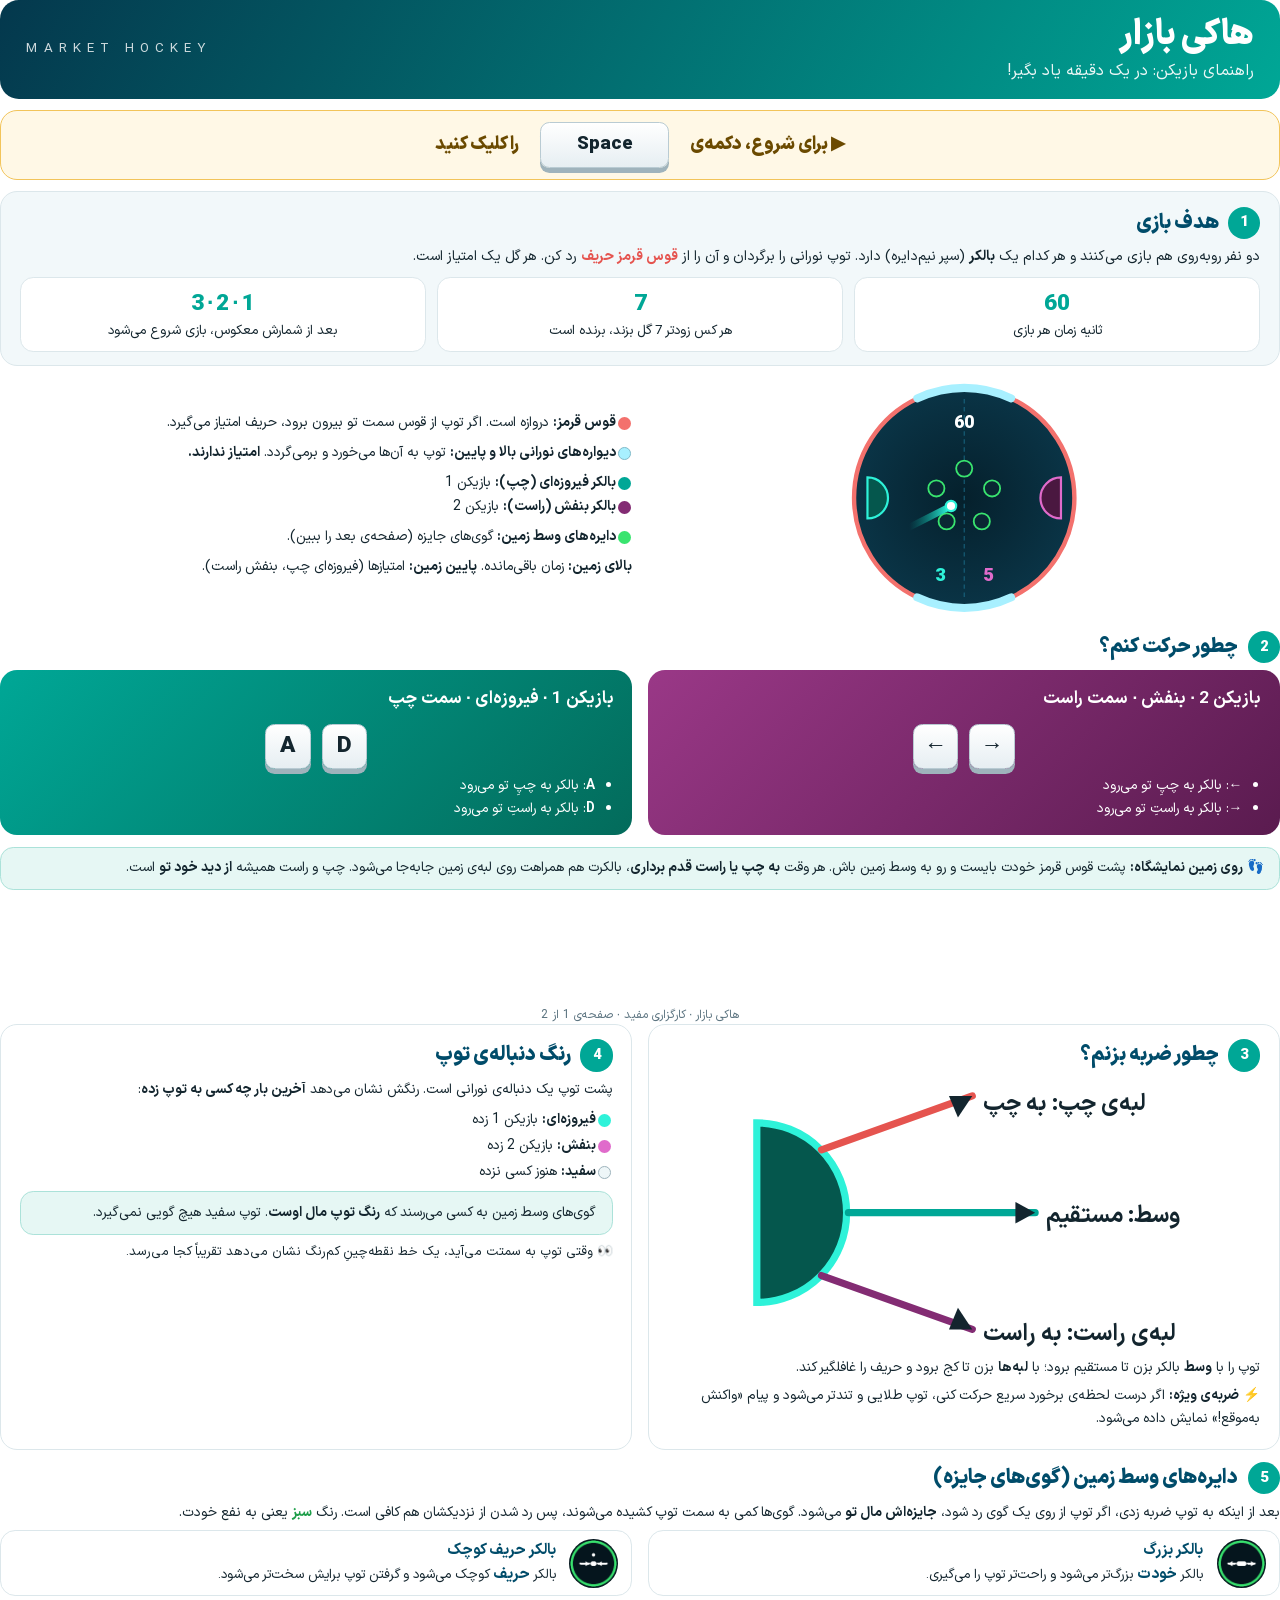
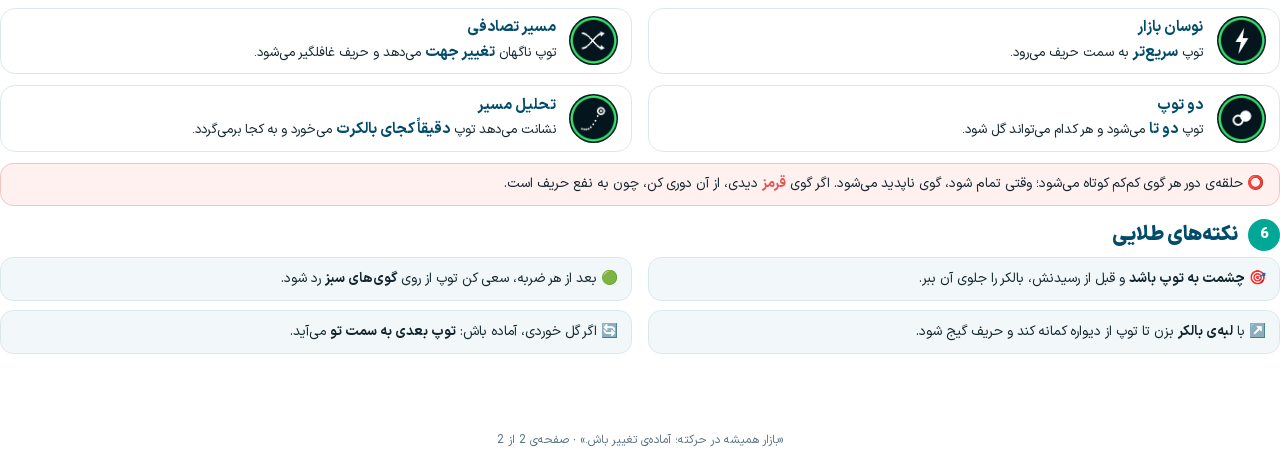
==== hocky/docs/guide/guide_fa.html @ bf45be05 "design" ====
<!doctype html>
<html lang="fa" dir="rtl">
<head>
<meta charset="utf-8">
<title>هاکی بازار — راهنمای بازیکن</title>
<style>
  @font-face { font-family: "IRX"; src: url("../../assets/fonts/IRANSansX-Regular.ttf"); font-weight: 400; }
  @font-face { font-family: "IRX"; src: url("../../assets/fonts/IRANSansX-Bold.ttf"); font-weight: 700; }
  @font-face { font-family: "IRX"; src: url("../../assets/fonts/IRANSansX-Black.ttf"); font-weight: 900; }
  :root { --tq: #00A796; --db: #004C6A; --pu: #832C73; --coral: #E5544F; --good: #1E9E4A; --ink: #13252E;
          --muted: #5C7480; --line: #DCE7EB; --soft: #F2F8FA; }
  @page { size: A4; margin: 12mm 13mm 12mm 13mm; }
  * { box-sizing: border-box; }
  html { -webkit-print-color-adjust: exact; print-color-adjust: exact; }
  body { font-family: "IRX", sans-serif; color: var(--ink); font-size: 10.6pt; line-height: 1.7; margin: 0; }
  .page { height: 271mm; display: flex; flex-direction: column; gap: 3mm; break-after: page; overflow: hidden; }
  .page:last-child { break-after: auto; }
  .hero { border-radius: 5mm; padding: 3.5mm 7mm; color: #fff; display: flex; align-items: center; justify-content: space-between;
          background: linear-gradient(120deg, #04384D, #00A796); }
  .hero h1 { margin: 0; font-size: 26pt; font-weight: 900; line-height: 1.3; }
  .hero .sub { font-size: 12pt; opacity: .92; }
  .hero .en { direction: ltr; font-size: 10pt; letter-spacing: 1.6mm; opacity: .8; }
  h2 { margin: 0 0 1.5mm; font-size: 15pt; font-weight: 900; color: var(--db); display: flex; align-items: center; gap: 2.5mm; }
  h2 .n { width: 8.5mm; height: 8.5mm; border-radius: 50%; background: var(--tq); color: #fff; font-size: 11pt;
          display: inline-flex; align-items: center; justify-content: center; }
  p { margin: 0 0 1.5mm; }
  .box { border: 1px solid var(--line); border-radius: 4.5mm; padding: 3.5mm 5mm; background: #fff; }
  .soft { background: var(--soft); }
  .row { display: grid; grid-template-columns: 1fr 1fr; gap: 4mm; }
  .goal-list { display: grid; grid-template-columns: repeat(3, 1fr); gap: 3mm; margin-top: 2mm; }
  .chip { border-radius: 3.5mm; padding: 2.5mm 3mm; background: #fff; border: 1px solid var(--line); text-align: center; font-size: 10pt; line-height: 1.5; }
  .chip b { display: block; font-size: 17pt; font-weight: 900; color: var(--tq); }
  .player { border-radius: 4.5mm; padding: 4mm 5mm; color: #fff; }
  .player.p1 { background: linear-gradient(135deg, #00A796, #036B5B); }
  .player.p2 { background: linear-gradient(135deg, #9A3887, #5A1B4F); }
  .player h3 { margin: 0; font-size: 13pt; }
  .keys { direction: ltr; text-align: center; margin: 2.5mm 0 1.5mm; }
  kbd { display: inline-flex; align-items: center; justify-content: center; min-width: 12mm; height: 12mm; padding: 0 2mm;
        border-radius: 2.5mm; background: linear-gradient(#fff, #E6EEF2); border: 1px solid #B9CBD3; box-shadow: 0 1.3mm 0 #9FB3BC;
        font-family: "IRX"; font-weight: 900; font-size: 17pt; color: var(--ink); margin: 0 1.5mm; }
  .player ul { margin: 0; padding-right: 5mm; font-size: 10.3pt; line-height: 1.65; }
  .note { border-radius: 3.5mm; padding: 2.5mm 4mm; font-size: 10.3pt; line-height: 1.65; }
  .note.tq { background: #E6F7F4; border: 1px solid #ABE2D9; }
  .note.warn { background: #FFF1F0; border: 1px solid #F5C4C1; }
  .orbs { display: grid; grid-template-columns: 1fr 1fr; gap: 3mm 4mm; }
  .orb { display: flex; gap: 3.5mm; align-items: center; border: 1px solid var(--line); border-radius: 4mm; padding: 2mm 3.5mm; background: #fff; }
  .orb img { width: 13mm; height: 13mm; border-radius: 50%; flex: 0 0 auto; }
  .orb b { font-size: 11.5pt; color: var(--db); }
  .orb div { font-size: 10pt; line-height: 1.6; }
  .tips { display: grid; grid-template-columns: 1fr 1fr; gap: 2.5mm 4mm; font-size: 10.3pt; line-height: 1.65; }
  .tips div { background: var(--soft); border-radius: 3.5mm; padding: 2.5mm 3.5mm; border: 1px solid var(--line); }
  .dot { display: inline-block; width: 3.4mm; height: 3.4mm; border-radius: 50%; vertical-align: middle; margin: 0 0.5mm; }
  .start { display: flex; align-items: center; justify-content: center; gap: 4mm; border-radius: 4.5mm; padding: 3mm 5mm;
           background: #FFF8E6; border: 1.5px solid #F2C45A; font-size: 13.5pt; font-weight: 900; color: #6B4A00; }
  .start kbd.space { min-width: 34mm; font-size: 14pt; }
  .foot { margin-top: auto; text-align: center; color: var(--muted); font-size: 9pt; line-height: 1.4; }
</style>
</head>
<body>

<!-- ============================== PAGE 1 ============================== -->
<div class="page">
  <div class="hero">
    <div>
      <h1>هاکی بازار</h1>
      <div class="sub">راهنمای بازیکن: در یک دقیقه یاد بگیر!</div>
    </div>
    <div class="en">MARKET HOCKEY</div>
  </div>

  <div class="start">▶ برای شروع، دکمه‌ی <kbd class="space">Space</kbd> را کلیک کنید</div>

  <div class="box soft">
    <h2><span class="n">1</span>هدف بازی</h2>
    <p>دو نفر روبه‌روی هم بازی می‌کنند و هر کدام یک <b>بالکر</b> (سپر نیم‌دایره) دارد.
      توپ نورانی را برگردان و آن را از <b style="color:var(--coral)">قوس قرمز حریف</b> رد کن. هر گل یک امتیاز است.</p>
    <div class="goal-list">
      <div class="chip"><b>60</b>ثانیه زمان هر بازی</div>
      <div class="chip"><b>7</b>هر کس زودتر 7 گل بزند، برنده است</div>
      <div class="chip"><b style="direction:ltr">3 · 2 · 1</b>بعد از شمارش معکوس، بازی شروع می‌شود</div>
    </div>
  </div>

  <div class="row" style="align-items:center">
    <svg viewBox="0 0 330 330" style="width:100%; max-height:64mm; height:auto" font-family="IRX">
      <defs>
        <radialGradient id="bg" cx="50%" cy="50%" r="50%"><stop offset="0" stop-color="#05202C"/><stop offset="1" stop-color="#0A3446"/></radialGradient>
        <linearGradient id="trail" x1="0" y1="0" x2="1" y2="0"><stop offset="0" stop-color="#00A796" stop-opacity="0"/><stop offset="1" stop-color="#2EF2D9"/></linearGradient>
      </defs>
      <circle cx="165" cy="165" r="150" fill="url(#bg)"/>
      <line x1="165" y1="30" x2="165" y2="300" stroke="#1F7A99" stroke-width="1.5" stroke-dasharray="6 5" opacity=".7"/>
      <!-- goals: left (P1) and right (P2) -->
      <path d="M 101 29.2 A 150 150 0 0 0 101 300.8" fill="none" stroke="#F3716D" stroke-width="6"/>
      <path d="M 229 300.8 A 150 150 0 0 0 229 29.2" fill="none" stroke="#F3716D" stroke-width="6"/>
      <!-- walls -->
      <path d="M 229 29.2 A 150 150 0 0 0 101 29.2" fill="none" stroke="#A8F0FF" stroke-width="11" stroke-linecap="round"/>
      <path d="M 101 300.8 A 150 150 0 0 0 229 300.8" fill="none" stroke="#A8F0FF" stroke-width="11" stroke-linecap="round"/>
      <!-- paddles -->
      <path d="M 33 137 A 28 28 0 0 1 33 193 Z" fill="#05574D" stroke="#2EF2D9" stroke-width="3"/>
      <path d="M 297 193 A 28 28 0 0 1 297 137 Z" fill="#4A1840" stroke="#E06BCB" stroke-width="3"/>
      <!-- orbs -->
      <g fill="#0A2733" stroke="#39E46F" stroke-width="2.5">
        <circle cx="165" cy="125" r="11"/><circle cx="203" cy="152" r="11"/><circle cx="189" cy="197" r="11"/>
        <circle cx="141" cy="197" r="11"/><circle cx="127" cy="152" r="11"/>
      </g>
      <path d="M 90 205 L 143 178" stroke="url(#trail)" stroke-width="9" stroke-linecap="round"/>
      <circle cx="147" cy="176" r="7" fill="#fff" stroke="#2EF2D9" stroke-width="3"/>
      <text x="165" y="70" text-anchor="middle" font-size="24" font-weight="900" fill="#fff">60</text>
      <text x="132" y="278" text-anchor="middle" font-size="26" font-weight="900" fill="#2EF2D9">3</text>
      <text x="198" y="278" text-anchor="middle" font-size="26" font-weight="900" fill="#E06BCB">5</text>
    </svg>
    <div style="font-size:10.4pt; line-height:1.75">
      <p><span class="dot" style="background:#F3716D"></span><b>قوس قرمز:</b> دروازه است. اگر توپ از قوس سمت تو بیرون برود، حریف امتیاز می‌گیرد.</p>
      <p><span class="dot" style="background:#A8F0FF; border:1px solid #7FB9C8"></span><b>دیواره‌های نورانی بالا و پایین:</b> توپ به آن‌ها می‌خورد و برمی‌گردد. <b>امتیاز ندارند.</b></p>
      <p><span class="dot" style="background:#00A796"></span><b>بالکر فیروزه‌ای (چپ):</b> بازیکن 1<br>
         <span class="dot" style="background:#832C73"></span><b>بالکر بنفش (راست):</b> بازیکن 2</p>
      <p><span class="dot" style="background:#39E46F"></span><b>دایره‌های وسط زمین:</b> گوی‌های جایزه (صفحه‌ی بعد را ببین).</p>
      <p><b>بالای زمین:</b> زمان باقی‌مانده. <b>پایین زمین:</b> امتیازها (فیروزه‌ای چپ، بنفش راست).</p>
    </div>
  </div>

  <div>
    <h2><span class="n">2</span>چطور حرکت کنم؟</h2>
    <div class="row">
      <div class="player p2">
        <h3>بازیکن 2 · بنفش · سمت راست</h3>
        <div class="keys"><kbd>←</kbd><kbd>→</kbd></div>
        <ul><li><b>←</b>: بالکر به چپِ تو می‌رود</li><li><b>→</b>: بالکر به راستِ تو می‌رود</li></ul>
      </div>
      <div class="player p1">
        <h3>بازیکن 1 · فیروزه‌ای · سمت چپ</h3>
        <div class="keys"><kbd>A</kbd><kbd>D</kbd></div>
        <ul><li><b>A</b>: بالکر به چپِ تو می‌رود</li><li><b>D</b>: بالکر به راستِ تو می‌رود</li></ul>
      </div>
    </div>
    <div class="note tq" style="margin-top:3mm">
      👣 <b>روی زمین نمایشگاه:</b> پشت قوس قرمز خودت بایست و رو به وسط زمین باش. هر وقت <b>به چپ یا راست قدم برداری</b>،
      بالکرت هم همراهت روی لبه‌ی زمین جابه‌جا می‌شود. چپ و راست همیشه <b>از دید خود تو</b> است.
    </div>
  </div>

  <div class="foot">هاکی بازار · کارگزاری مفید · صفحه‌ی 1 از 2</div>
</div>

<!-- ============================== PAGE 2 ============================== -->
<div class="page">
  <div class="row" style="align-items:stretch">
    <div class="box">
      <h2><span class="n">3</span>چطور ضربه بزنم؟</h2>
      <svg viewBox="0 0 330 150" style="width:100%; height:auto; direction:ltr" font-family="IRX">
        <path d="M 50 25 A 50 50 0 0 1 50 125 Z" fill="#05574D" stroke="#2EF2D9" stroke-width="4"/>
        <g stroke-width="4" fill="none" stroke-linecap="round">
          <path d="M 86 40 L 170 10" stroke="#E5544F"/><path d="M 101 75 L 205 75" stroke="#00A796"/><path d="M 86 110 L 170 140" stroke="#832C73"/>
        </g>
        <g fill="#13252E"><polygon points="170,10 157,10 162,22"/><polygon points="205,75 194,69 194,81"/><polygon points="170,140 162,128 157,140"/></g>
        <g font-size="13" font-weight="700" fill="#13252E">
          <text x="176" y="18">لبه‌ی چپ: به چپ</text>
          <text x="211" y="80">وسط: مستقیم</text>
          <text x="176" y="146">لبه‌ی راست: به راست</text>
        </g>
      </svg>
      <p style="font-size:10.3pt; line-height:1.65">توپ را با <b>وسط</b> بالکر بزن تا مستقیم برود؛ با <b>لبه‌ها</b> بزن تا کج برود و حریف را غافلگیر کند.</p>
      <p style="font-size:10.3pt; line-height:1.65">⚡ <b>ضربه‌ی ویژه:</b> اگر درست لحظه‌ی برخورد سریع حرکت کنی، توپ طلایی و تندتر می‌شود و پیام «واکنش به‌موقع!» نمایش داده می‌شود.</p>
    </div>
    <div class="box">
      <h2><span class="n">4</span>رنگ دنباله‌ی توپ</h2>
      <p style="font-size:10.3pt; line-height:1.7">پشت توپ یک دنباله‌ی نورانی است. رنگش نشان می‌دهد <b>آخرین بار چه کسی به توپ زده</b>:</p>
      <p style="font-size:10.3pt; line-height:1.9">
        <span class="dot" style="background:#2EF2D9"></span><b>فیروزه‌ای:</b> بازیکن 1 زده<br>
        <span class="dot" style="background:#E06BCB"></span><b>بنفش:</b> بازیکن 2 زده<br>
        <span class="dot" style="background:#EEF6F8; border:1px solid #9DB3BC"></span><b>سفید:</b> هنوز کسی نزده</p>
      <div class="note tq">گوی‌های وسط زمین به کسی می‌رسند که <b>رنگ توپ مال اوست</b>. توپ سفید هیچ گویی نمی‌گیرد.</div>
      <p style="font-size:9.8pt; line-height:1.65; margin-top:2mm">👀 وقتی توپ به سمتت می‌آید، یک خط نقطه‌چینِ کم‌رنگ نشان می‌دهد تقریباً کجا می‌رسد.</p>
    </div>
  </div>

  <div>
    <h2><span class="n">5</span>دایره‌های وسط زمین (گوی‌های جایزه)</h2>
    <p style="font-size:10.4pt">بعد از اینکه به توپ ضربه زدی، اگر توپ از روی یک گوی رد شود، <b>جایزه‌اش مال تو</b> می‌شود.
      گوی‌ها کمی به سمت توپ کشیده می‌شوند، پس رد شدن از نزدیکشان هم کافی است.
      رنگ <b style="color:var(--good)">سبز</b> یعنی به نفع خودت.</p>
    <div class="orbs">
      <div class="orb"><img src="img/icons/expand.png"><div><b>بالکر بزرگ</b><br>بالکر <b>خودت</b> بزرگ‌تر می‌شود و راحت‌تر توپ را می‌گیری.</div></div>
      <div class="orb"><img src="img/icons/shrink.png"><div><b>بالکر حریف کوچک</b><br>بالکر <b>حریف</b> کوچک می‌شود و گرفتن توپ برایش سخت‌تر می‌شود.</div></div>
      <div class="orb"><img src="img/icons/speed_up.png"><div><b>نوسان بازار</b><br>توپ <b>سریع‌تر</b> به سمت حریف می‌رود.</div></div>
      <div class="orb"><img src="img/icons/chaos.png"><div><b>مسیر تصادفی</b><br>توپ ناگهان <b>تغییر جهت</b> می‌دهد و حریف غافلگیر می‌شود.</div></div>
      <div class="orb"><img src="img/icons/double_ball.png"><div><b>دو توپ</b><br>توپ <b>دو تا</b> می‌شود و هر کدام می‌تواند گل شود.</div></div>
      <div class="orb"><img src="img/icons/trajectory_reveal.png"><div><b>تحلیل مسیر</b><br>نشانت می‌دهد توپ <b>دقیقاً کجای بالکرت</b> می‌خورد و به کجا برمی‌گردد.</div></div>
    </div>
    <div class="note warn" style="margin-top:3mm">⭕ حلقه‌ی دور هر گوی کم‌کم کوتاه می‌شود؛ وقتی تمام شود، گوی ناپدید می‌شود. اگر گوی <b style="color:var(--coral)">قرمز</b> دیدی، از آن دوری کن، چون به نفع حریف است.</div>
  </div>

  <div>
    <h2><span class="n">6</span>نکته‌های طلایی</h2>
    <div class="tips">
      <div>🎯 <b>چشمت به توپ باشد</b> و قبل از رسیدنش، بالکر را جلوی آن ببر.</div>
      <div>🟢 بعد از هر ضربه، سعی کن توپ از روی <b>گوی‌های سبز</b> رد شود.</div>
      <div>↗️ با <b>لبه‌ی بالکر</b> بزن تا توپ از دیواره کمانه کند و حریف گیج شود.</div>
      <div>🔄 اگر گل خوردی، آماده باش: <b>توپ بعدی به سمت تو</b> می‌آید.</div>
    </div>
  </div>

  <div class="foot">«بازار همیشه در حرکته؛ آماده‌ی تغییر باش.» · صفحه‌ی 2 از 2</div>
</div>

</body>
</html>
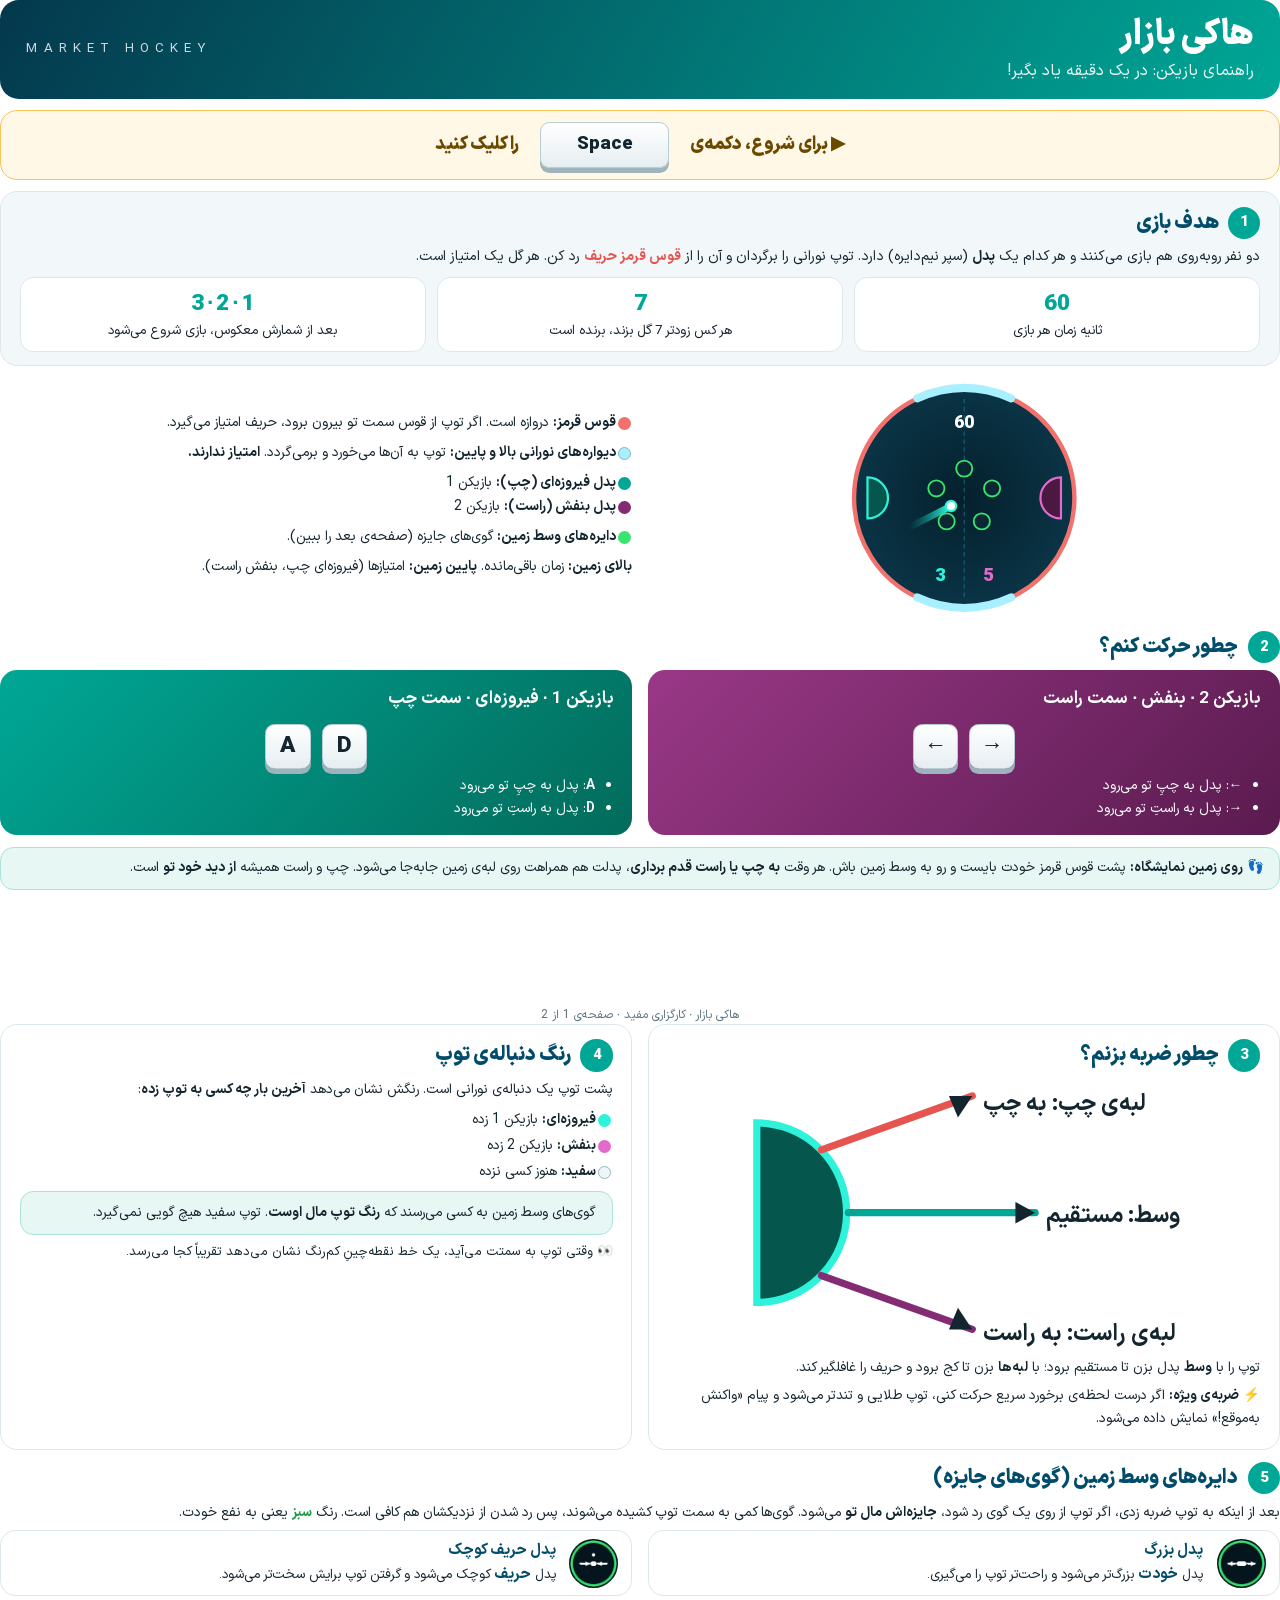
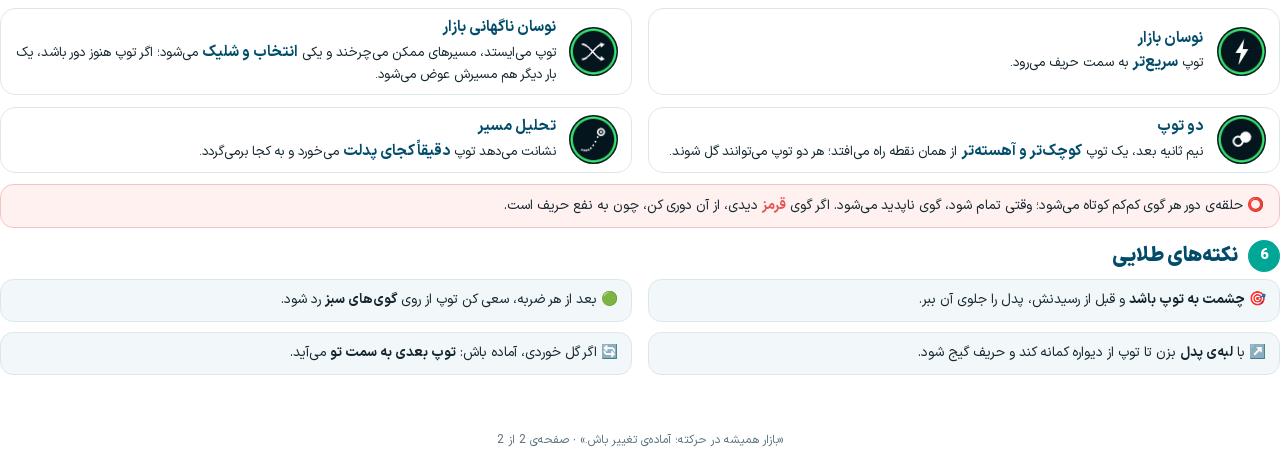
==== commit e5feafde: "Market Hockey v1.0.2: visual and game mechanic updates Game mechanics - Paddles: rounded tips, steep" ====
--- a/hocky/docs/guide/guide_fa.html
+++ b/hocky/docs/guide/guide_fa.html
@@ -72,7 +72,7 @@
 
   <div class="box soft">
     <h2><span class="n">1</span>هدف بازی</h2>
-    <p>دو نفر روبه‌روی هم بازی می‌کنند و هر کدام یک <b>بالکر</b> (سپر نیم‌دایره) دارد.
+    <p>دو نفر روبه‌روی هم بازی می‌کنند و هر کدام یک <b>پدل</b> (سپر نیم‌دایره) دارد.
       توپ نورانی را برگردان و آن را از <b style="color:var(--coral)">قوس قرمز حریف</b> رد کن. هر گل یک امتیاز است.</p>
     <div class="goal-list">
       <div class="chip"><b>60</b>ثانیه زمان هر بازی</div>
@@ -112,8 +112,8 @@
     <div style="font-size:10.4pt; line-height:1.75">
       <p><span class="dot" style="background:#F3716D"></span><b>قوس قرمز:</b> دروازه است. اگر توپ از قوس سمت تو بیرون برود، حریف امتیاز می‌گیرد.</p>
       <p><span class="dot" style="background:#A8F0FF; border:1px solid #7FB9C8"></span><b>دیواره‌های نورانی بالا و پایین:</b> توپ به آن‌ها می‌خورد و برمی‌گردد. <b>امتیاز ندارند.</b></p>
-      <p><span class="dot" style="background:#00A796"></span><b>بالکر فیروزه‌ای (چپ):</b> بازیکن 1<br>
-         <span class="dot" style="background:#832C73"></span><b>بالکر بنفش (راست):</b> بازیکن 2</p>
+      <p><span class="dot" style="background:#00A796"></span><b>پدل فیروزه‌ای (چپ):</b> بازیکن 1<br>
+         <span class="dot" style="background:#832C73"></span><b>پدل بنفش (راست):</b> بازیکن 2</p>
       <p><span class="dot" style="background:#39E46F"></span><b>دایره‌های وسط زمین:</b> گوی‌های جایزه (صفحه‌ی بعد را ببین).</p>
       <p><b>بالای زمین:</b> زمان باقی‌مانده. <b>پایین زمین:</b> امتیازها (فیروزه‌ای چپ، بنفش راست).</p>
     </div>
@@ -125,17 +125,17 @@
       <div class="player p2">
         <h3>بازیکن 2 · بنفش · سمت راست</h3>
         <div class="keys"><kbd>←</kbd><kbd>→</kbd></div>
-        <ul><li><b>←</b>: بالکر به چپِ تو می‌رود</li><li><b>→</b>: بالکر به راستِ تو می‌رود</li></ul>
+        <ul><li><b>←</b>: پدل به چپِ تو می‌رود</li><li><b>→</b>: پدل به راستِ تو می‌رود</li></ul>
       </div>
       <div class="player p1">
         <h3>بازیکن 1 · فیروزه‌ای · سمت چپ</h3>
         <div class="keys"><kbd>A</kbd><kbd>D</kbd></div>
-        <ul><li><b>A</b>: بالکر به چپِ تو می‌رود</li><li><b>D</b>: بالکر به راستِ تو می‌رود</li></ul>
+        <ul><li><b>A</b>: پدل به چپِ تو می‌رود</li><li><b>D</b>: پدل به راستِ تو می‌رود</li></ul>
       </div>
     </div>
     <div class="note tq" style="margin-top:3mm">
       👣 <b>روی زمین نمایشگاه:</b> پشت قوس قرمز خودت بایست و رو به وسط زمین باش. هر وقت <b>به چپ یا راست قدم برداری</b>،
-      بالکرت هم همراهت روی لبه‌ی زمین جابه‌جا می‌شود. چپ و راست همیشه <b>از دید خود تو</b> است.
+      پدلت هم همراهت روی لبه‌ی زمین جابه‌جا می‌شود. چپ و راست همیشه <b>از دید خود تو</b> است.
     </div>
   </div>
 
@@ -159,7 +159,7 @@
           <text x="176" y="146">لبه‌ی راست: به راست</text>
         </g>
       </svg>
-      <p style="font-size:10.3pt; line-height:1.65">توپ را با <b>وسط</b> بالکر بزن تا مستقیم برود؛ با <b>لبه‌ها</b> بزن تا کج برود و حریف را غافلگیر کند.</p>
+      <p style="font-size:10.3pt; line-height:1.65">توپ را با <b>وسط</b> پدل بزن تا مستقیم برود؛ با <b>لبه‌ها</b> بزن تا کج برود و حریف را غافلگیر کند.</p>
       <p style="font-size:10.3pt; line-height:1.65">⚡ <b>ضربه‌ی ویژه:</b> اگر درست لحظه‌ی برخورد سریع حرکت کنی، توپ طلایی و تندتر می‌شود و پیام «واکنش به‌موقع!» نمایش داده می‌شود.</p>
     </div>
     <div class="box">
@@ -180,12 +180,12 @@
       گوی‌ها کمی به سمت توپ کشیده می‌شوند، پس رد شدن از نزدیکشان هم کافی است.
       رنگ <b style="color:var(--good)">سبز</b> یعنی به نفع خودت.</p>
     <div class="orbs">
-      <div class="orb"><img src="img/icons/expand.png"><div><b>بالکر بزرگ</b><br>بالکر <b>خودت</b> بزرگ‌تر می‌شود و راحت‌تر توپ را می‌گیری.</div></div>
-      <div class="orb"><img src="img/icons/shrink.png"><div><b>بالکر حریف کوچک</b><br>بالکر <b>حریف</b> کوچک می‌شود و گرفتن توپ برایش سخت‌تر می‌شود.</div></div>
+      <div class="orb"><img src="img/icons/expand.png"><div><b>پدل بزرگ</b><br>پدل <b>خودت</b> بزرگ‌تر می‌شود و راحت‌تر توپ را می‌گیری.</div></div>
+      <div class="orb"><img src="img/icons/shrink.png"><div><b>پدل حریف کوچک</b><br>پدل <b>حریف</b> کوچک می‌شود و گرفتن توپ برایش سخت‌تر می‌شود.</div></div>
       <div class="orb"><img src="img/icons/speed_up.png"><div><b>نوسان بازار</b><br>توپ <b>سریع‌تر</b> به سمت حریف می‌رود.</div></div>
-      <div class="orb"><img src="img/icons/chaos.png"><div><b>مسیر تصادفی</b><br>توپ ناگهان <b>تغییر جهت</b> می‌دهد و حریف غافلگیر می‌شود.</div></div>
-      <div class="orb"><img src="img/icons/double_ball.png"><div><b>دو توپ</b><br>توپ <b>دو تا</b> می‌شود و هر کدام می‌تواند گل شود.</div></div>
-      <div class="orb"><img src="img/icons/trajectory_reveal.png"><div><b>تحلیل مسیر</b><br>نشانت می‌دهد توپ <b>دقیقاً کجای بالکرت</b> می‌خورد و به کجا برمی‌گردد.</div></div>
+      <div class="orb"><img src="img/icons/chaos.png"><div><b>نوسان ناگهانی بازار</b><br>توپ می‌ایستد، مسیرهای ممکن می‌چرخند و یکی <b>انتخاب و شلیک</b> می‌شود؛ اگر توپ هنوز دور باشد، یک بار دیگر هم مسیرش عوض می‌شود.</div></div>
+      <div class="orb"><img src="img/icons/double_ball.png"><div><b>دو توپ</b><br>نیم ثانیه بعد، یک توپ <b>کوچک‌تر و آهسته‌تر</b> از همان نقطه راه می‌افتد؛ هر دو توپ می‌توانند گل شوند.</div></div>
+      <div class="orb"><img src="img/icons/trajectory_reveal.png"><div><b>تحلیل مسیر</b><br>نشانت می‌دهد توپ <b>دقیقاً کجای پدلت</b> می‌خورد و به کجا برمی‌گردد.</div></div>
     </div>
     <div class="note warn" style="margin-top:3mm">⭕ حلقه‌ی دور هر گوی کم‌کم کوتاه می‌شود؛ وقتی تمام شود، گوی ناپدید می‌شود. اگر گوی <b style="color:var(--coral)">قرمز</b> دیدی، از آن دوری کن، چون به نفع حریف است.</div>
   </div>
@@ -193,9 +193,9 @@
   <div>
     <h2><span class="n">6</span>نکته‌های طلایی</h2>
     <div class="tips">
-      <div>🎯 <b>چشمت به توپ باشد</b> و قبل از رسیدنش، بالکر را جلوی آن ببر.</div>
+      <div>🎯 <b>چشمت به توپ باشد</b> و قبل از رسیدنش، پدل را جلوی آن ببر.</div>
       <div>🟢 بعد از هر ضربه، سعی کن توپ از روی <b>گوی‌های سبز</b> رد شود.</div>
-      <div>↗️ با <b>لبه‌ی بالکر</b> بزن تا توپ از دیواره کمانه کند و حریف گیج شود.</div>
+      <div>↗️ با <b>لبه‌ی پدل</b> بزن تا توپ از دیواره کمانه کند و حریف گیج شود.</div>
       <div>🔄 اگر گل خوردی، آماده باش: <b>توپ بعدی به سمت تو</b> می‌آید.</div>
     </div>
   </div>
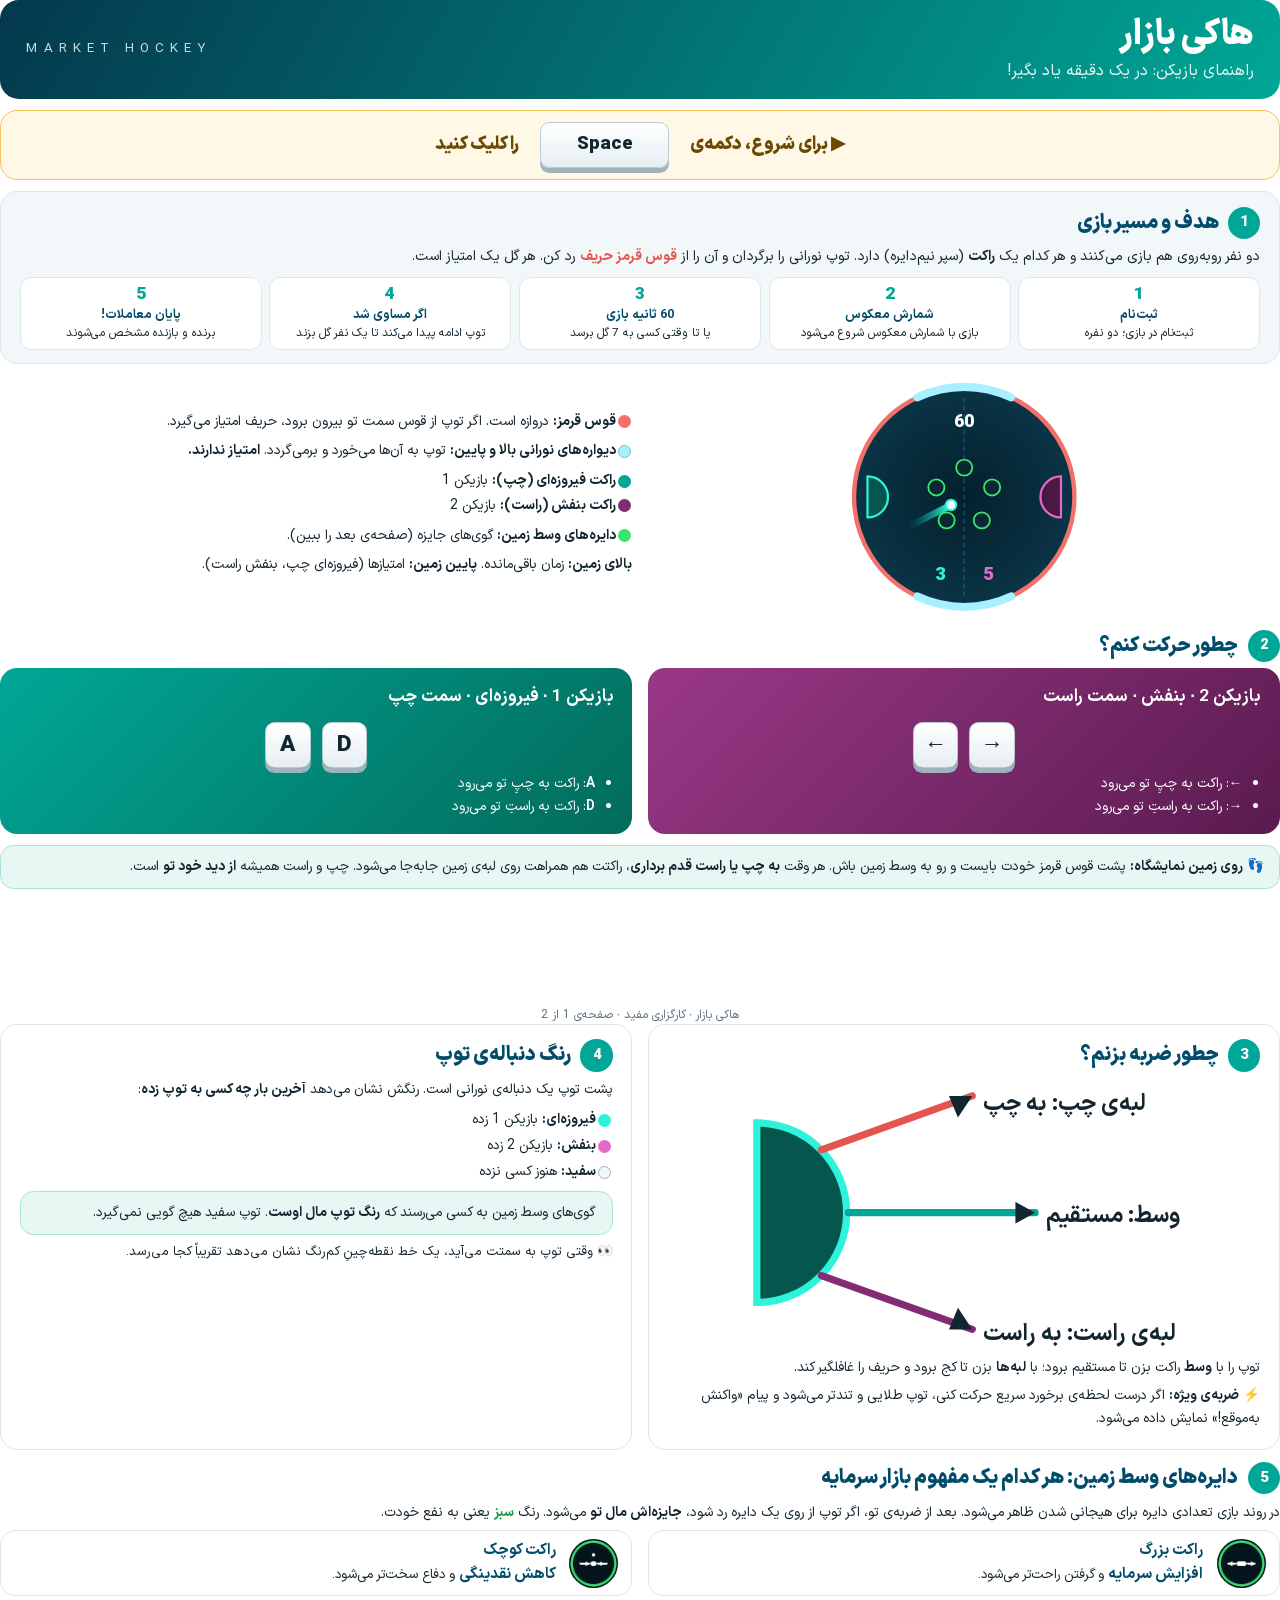
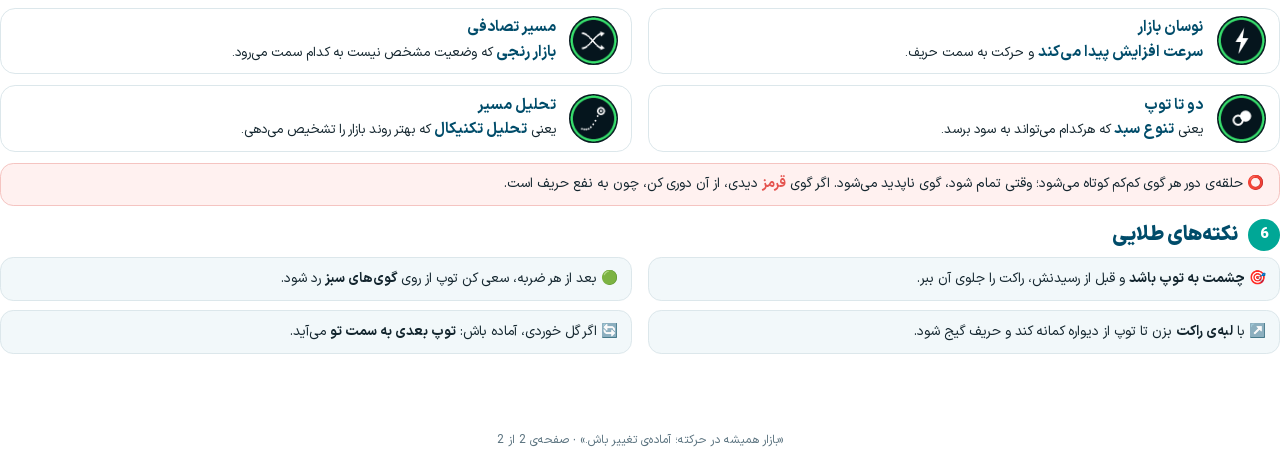
==== commit 8c47275c: "Release 1.0.4: brand motion, kinetic typography and the Mofid logo Add moving brand objects from the" ====
--- a/hocky/docs/guide/guide_fa.html
+++ b/hocky/docs/guide/guide_fa.html
@@ -53,6 +53,10 @@
   .start { display: flex; align-items: center; justify-content: center; gap: 4mm; border-radius: 4.5mm; padding: 3mm 5mm;
            background: #FFF8E6; border: 1.5px solid #F2C45A; font-size: 13.5pt; font-weight: 900; color: #6B4A00; }
   .start kbd.space { min-width: 34mm; font-size: 14pt; }
+  .journey { display: grid; grid-template-columns: repeat(5, 1fr); gap: 2mm; margin-top: 2mm; }
+  .journey div { background: #fff; border: 1px solid var(--line); border-radius: 3mm; padding: 1.8mm 2mm; text-align: center; font-size: 8.8pt; line-height: 1.5; }
+  .journey i { display: block; font-style: normal; font-weight: 900; color: var(--tq); font-size: 13pt; line-height: 1.2; }
+  .journey b { display: block; color: var(--db); font-size: 9.6pt; }
   .foot { margin-top: auto; text-align: center; color: var(--muted); font-size: 9pt; line-height: 1.4; }
 </style>
 </head>
@@ -71,13 +75,15 @@
   <div class="start">▶ برای شروع، دکمه‌ی <kbd class="space">Space</kbd> را کلیک کنید</div>
 
   <div class="box soft">
-    <h2><span class="n">1</span>هدف بازی</h2>
-    <p>دو نفر روبه‌روی هم بازی می‌کنند و هر کدام یک <b>پدل</b> (سپر نیم‌دایره) دارد.
+    <h2><span class="n">1</span>هدف و مسیر بازی</h2>
+    <p>دو نفر روبه‌روی هم بازی می‌کنند و هر کدام یک <b>راکت</b> (سپر نیم‌دایره) دارد.
       توپ نورانی را برگردان و آن را از <b style="color:var(--coral)">قوس قرمز حریف</b> رد کن. هر گل یک امتیاز است.</p>
-    <div class="goal-list">
-      <div class="chip"><b>60</b>ثانیه زمان هر بازی</div>
-      <div class="chip"><b>7</b>هر کس زودتر 7 گل بزند، برنده است</div>
-      <div class="chip"><b style="direction:ltr">3 · 2 · 1</b>بعد از شمارش معکوس، بازی شروع می‌شود</div>
+    <div class="journey">
+      <div><i>1</i><b>ثبت‌نام</b>ثبت‌نام در بازی؛ دو نفره</div>
+      <div><i>2</i><b>شمارش معکوس</b>بازی با شمارش معکوس شروع می‌شود</div>
+      <div><i>3</i><b>60 ثانیه بازی</b>یا تا وقتی کسی به 7 گل برسد</div>
+      <div><i>4</i><b>اگر مساوی شد</b>توپ ادامه پیدا می‌کند تا یک نفر گل بزند</div>
+      <div><i>5</i><b>پایان معاملات!</b>برنده و بازنده مشخص می‌شوند</div>
     </div>
   </div>
 
@@ -112,8 +118,8 @@
     <div style="font-size:10.4pt; line-height:1.75">
       <p><span class="dot" style="background:#F3716D"></span><b>قوس قرمز:</b> دروازه است. اگر توپ از قوس سمت تو بیرون برود، حریف امتیاز می‌گیرد.</p>
       <p><span class="dot" style="background:#A8F0FF; border:1px solid #7FB9C8"></span><b>دیواره‌های نورانی بالا و پایین:</b> توپ به آن‌ها می‌خورد و برمی‌گردد. <b>امتیاز ندارند.</b></p>
-      <p><span class="dot" style="background:#00A796"></span><b>پدل فیروزه‌ای (چپ):</b> بازیکن 1<br>
-         <span class="dot" style="background:#832C73"></span><b>پدل بنفش (راست):</b> بازیکن 2</p>
+      <p><span class="dot" style="background:#00A796"></span><b>راکت فیروزه‌ای (چپ):</b> بازیکن 1<br>
+         <span class="dot" style="background:#832C73"></span><b>راکت بنفش (راست):</b> بازیکن 2</p>
       <p><span class="dot" style="background:#39E46F"></span><b>دایره‌های وسط زمین:</b> گوی‌های جایزه (صفحه‌ی بعد را ببین).</p>
       <p><b>بالای زمین:</b> زمان باقی‌مانده. <b>پایین زمین:</b> امتیازها (فیروزه‌ای چپ، بنفش راست).</p>
     </div>
@@ -125,17 +131,17 @@
       <div class="player p2">
         <h3>بازیکن 2 · بنفش · سمت راست</h3>
         <div class="keys"><kbd>←</kbd><kbd>→</kbd></div>
-        <ul><li><b>←</b>: پدل به چپِ تو می‌رود</li><li><b>→</b>: پدل به راستِ تو می‌رود</li></ul>
+        <ul><li><b>←</b>: راکت به چپِ تو می‌رود</li><li><b>→</b>: راکت به راستِ تو می‌رود</li></ul>
       </div>
       <div class="player p1">
         <h3>بازیکن 1 · فیروزه‌ای · سمت چپ</h3>
         <div class="keys"><kbd>A</kbd><kbd>D</kbd></div>
-        <ul><li><b>A</b>: پدل به چپِ تو می‌رود</li><li><b>D</b>: پدل به راستِ تو می‌رود</li></ul>
+        <ul><li><b>A</b>: راکت به چپِ تو می‌رود</li><li><b>D</b>: راکت به راستِ تو می‌رود</li></ul>
       </div>
     </div>
     <div class="note tq" style="margin-top:3mm">
       👣 <b>روی زمین نمایشگاه:</b> پشت قوس قرمز خودت بایست و رو به وسط زمین باش. هر وقت <b>به چپ یا راست قدم برداری</b>،
-      پدلت هم همراهت روی لبه‌ی زمین جابه‌جا می‌شود. چپ و راست همیشه <b>از دید خود تو</b> است.
+      راکتت هم همراهت روی لبه‌ی زمین جابه‌جا می‌شود. چپ و راست همیشه <b>از دید خود تو</b> است.
     </div>
   </div>
 
@@ -159,7 +165,7 @@
           <text x="176" y="146">لبه‌ی راست: به راست</text>
         </g>
       </svg>
-      <p style="font-size:10.3pt; line-height:1.65">توپ را با <b>وسط</b> پدل بزن تا مستقیم برود؛ با <b>لبه‌ها</b> بزن تا کج برود و حریف را غافلگیر کند.</p>
+      <p style="font-size:10.3pt; line-height:1.65">توپ را با <b>وسط</b> راکت بزن تا مستقیم برود؛ با <b>لبه‌ها</b> بزن تا کج برود و حریف را غافلگیر کند.</p>
       <p style="font-size:10.3pt; line-height:1.65">⚡ <b>ضربه‌ی ویژه:</b> اگر درست لحظه‌ی برخورد سریع حرکت کنی، توپ طلایی و تندتر می‌شود و پیام «واکنش به‌موقع!» نمایش داده می‌شود.</p>
     </div>
     <div class="box">
@@ -175,17 +181,16 @@
   </div>
 
   <div>
-    <h2><span class="n">5</span>دایره‌های وسط زمین (گوی‌های جایزه)</h2>
-    <p style="font-size:10.4pt">بعد از اینکه به توپ ضربه زدی، اگر توپ از روی یک گوی رد شود، <b>جایزه‌اش مال تو</b> می‌شود.
-      گوی‌ها کمی به سمت توپ کشیده می‌شوند، پس رد شدن از نزدیکشان هم کافی است.
-      رنگ <b style="color:var(--good)">سبز</b> یعنی به نفع خودت.</p>
+    <h2><span class="n">5</span>دایره‌های وسط زمین: هر کدام یک مفهوم بازار سرمایه</h2>
+    <p style="font-size:10.4pt">در روند بازی تعدادی دایره برای هیجانی شدن ظاهر می‌شود. بعد از ضربه‌ی تو، اگر توپ از روی یک دایره رد شود،
+      <b>جایزه‌اش مال تو</b> می‌شود. رنگ <b style="color:var(--good)">سبز</b> یعنی به نفع خودت.</p>
     <div class="orbs">
-      <div class="orb"><img src="img/icons/expand.png"><div><b>پدل بزرگ</b><br>پدل <b>خودت</b> بزرگ‌تر می‌شود و راحت‌تر توپ را می‌گیری.</div></div>
-      <div class="orb"><img src="img/icons/shrink.png"><div><b>پدل حریف کوچک</b><br>پدل <b>حریف</b> کوچک می‌شود و گرفتن توپ برایش سخت‌تر می‌شود.</div></div>
-      <div class="orb"><img src="img/icons/speed_up.png"><div><b>نوسان بازار</b><br>توپ <b>سریع‌تر</b> به سمت حریف می‌رود.</div></div>
-      <div class="orb"><img src="img/icons/chaos.png"><div><b>نوسان ناگهانی بازار</b><br>توپ می‌ایستد، مسیرهای ممکن می‌چرخند و یکی <b>انتخاب و شلیک</b> می‌شود؛ اگر توپ هنوز دور باشد، یک بار دیگر هم مسیرش عوض می‌شود.</div></div>
-      <div class="orb"><img src="img/icons/double_ball.png"><div><b>دو توپ</b><br>نیم ثانیه بعد، یک توپ <b>کوچک‌تر و آهسته‌تر</b> از همان نقطه راه می‌افتد؛ هر دو توپ می‌توانند گل شوند.</div></div>
-      <div class="orb"><img src="img/icons/trajectory_reveal.png"><div><b>تحلیل مسیر</b><br>نشانت می‌دهد توپ <b>دقیقاً کجای پدلت</b> می‌خورد و به کجا برمی‌گردد.</div></div>
+      <div class="orb"><img src="img/icons/expand.png"><div><b>راکت بزرگ</b><br><b>افزایش سرمایه</b> و گرفتن راحت‌تر می‌شود.</div></div>
+      <div class="orb"><img src="img/icons/shrink.png"><div><b>راکت کوچک</b><br><b>کاهش نقدینگی</b> و دفاع سخت‌تر می‌شود.</div></div>
+      <div class="orb"><img src="img/icons/speed_up.png"><div><b>نوسان بازار</b><br><b>سرعت افزایش پیدا می‌کند</b> و حرکت به سمت حریف.</div></div>
+      <div class="orb"><img src="img/icons/chaos.png"><div><b>مسیر تصادفی</b><br><b>بازار رنجی</b> که وضعیت مشخص نیست به کدام سمت می‌رود.</div></div>
+      <div class="orb"><img src="img/icons/double_ball.png"><div><b>دو تا توپ</b><br>یعنی <b>تنوع سبد</b> که هرکدام می‌تواند به سود برسد.</div></div>
+      <div class="orb"><img src="img/icons/trajectory_reveal.png"><div><b>تحلیل مسیر</b><br>یعنی <b>تحلیل تکنیکال</b> که بهتر روند بازار را تشخیص می‌دهی.</div></div>
     </div>
     <div class="note warn" style="margin-top:3mm">⭕ حلقه‌ی دور هر گوی کم‌کم کوتاه می‌شود؛ وقتی تمام شود، گوی ناپدید می‌شود. اگر گوی <b style="color:var(--coral)">قرمز</b> دیدی، از آن دوری کن، چون به نفع حریف است.</div>
   </div>
@@ -193,9 +198,9 @@
   <div>
     <h2><span class="n">6</span>نکته‌های طلایی</h2>
     <div class="tips">
-      <div>🎯 <b>چشمت به توپ باشد</b> و قبل از رسیدنش، پدل را جلوی آن ببر.</div>
+      <div>🎯 <b>چشمت به توپ باشد</b> و قبل از رسیدنش، راکت را جلوی آن ببر.</div>
       <div>🟢 بعد از هر ضربه، سعی کن توپ از روی <b>گوی‌های سبز</b> رد شود.</div>
-      <div>↗️ با <b>لبه‌ی پدل</b> بزن تا توپ از دیواره کمانه کند و حریف گیج شود.</div>
+      <div>↗️ با <b>لبه‌ی راکت</b> بزن تا توپ از دیواره کمانه کند و حریف گیج شود.</div>
       <div>🔄 اگر گل خوردی، آماده باش: <b>توپ بعدی به سمت تو</b> می‌آید.</div>
     </div>
   </div>
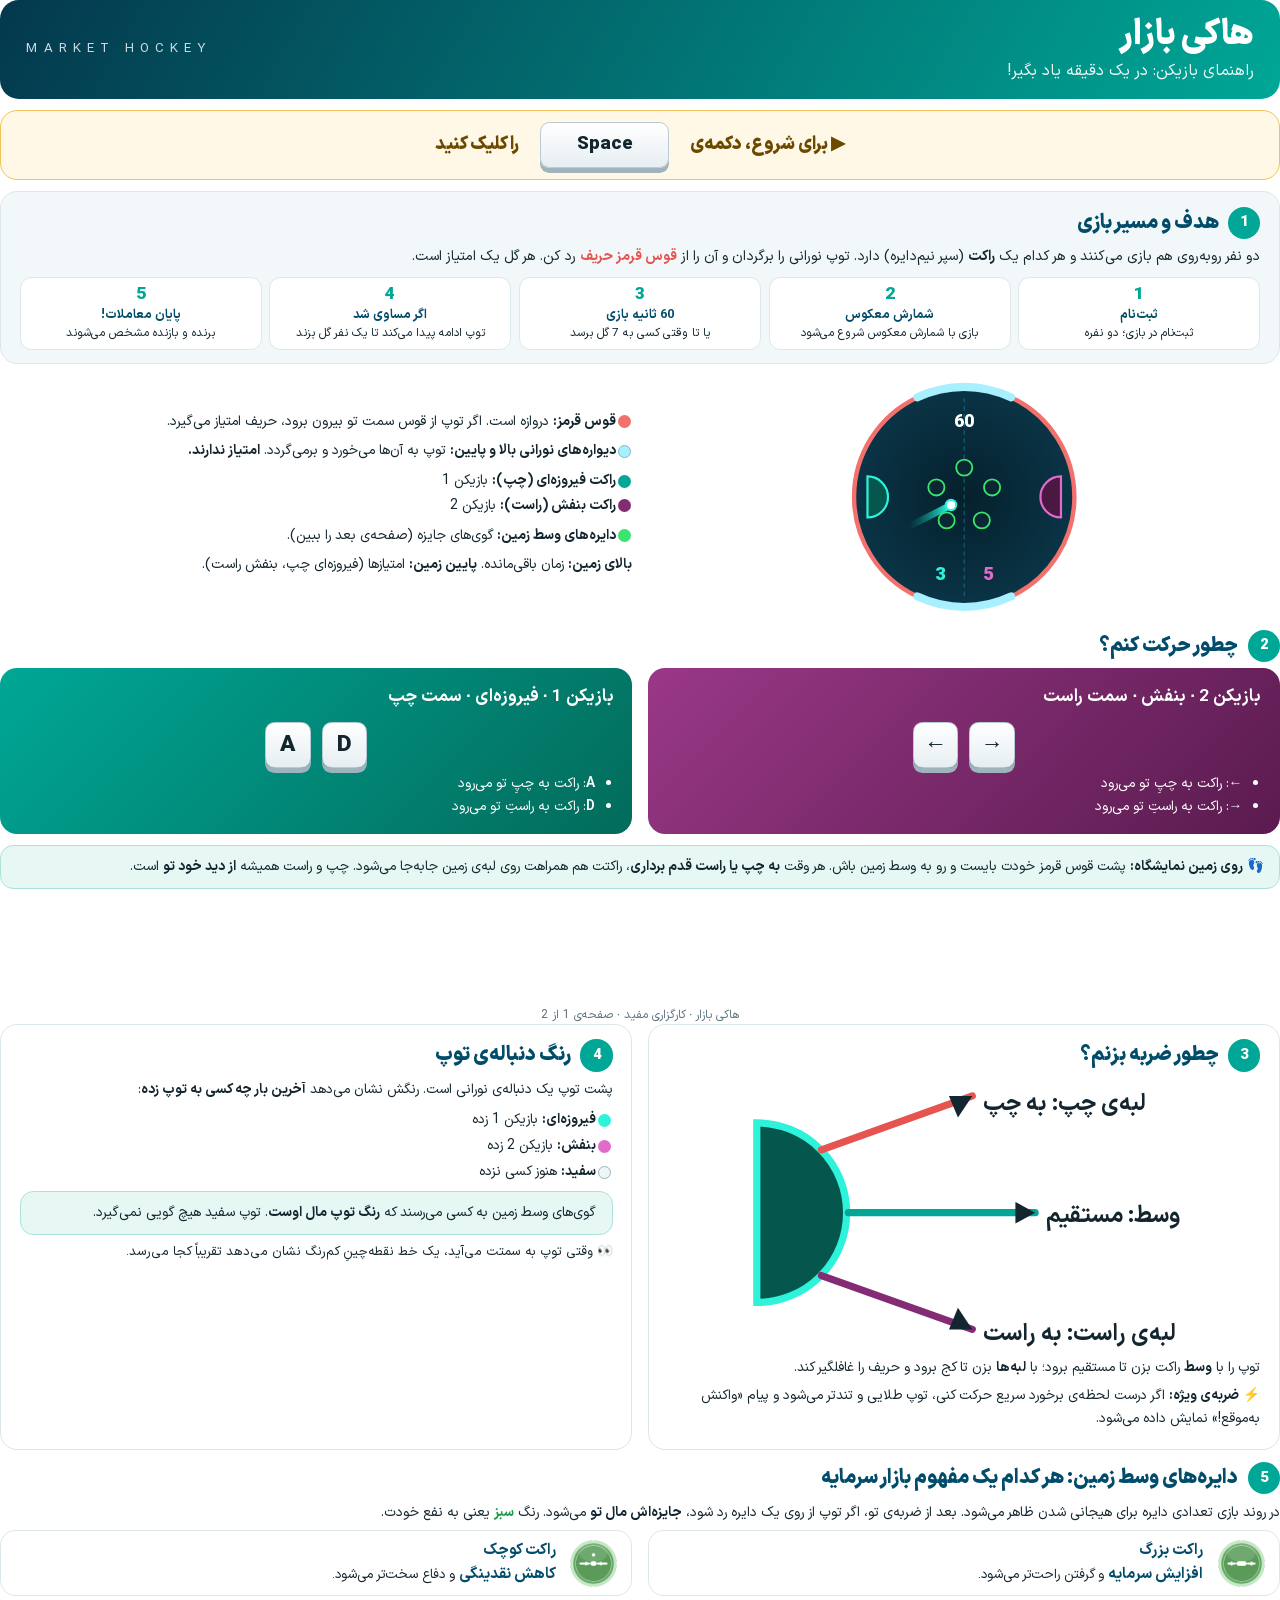
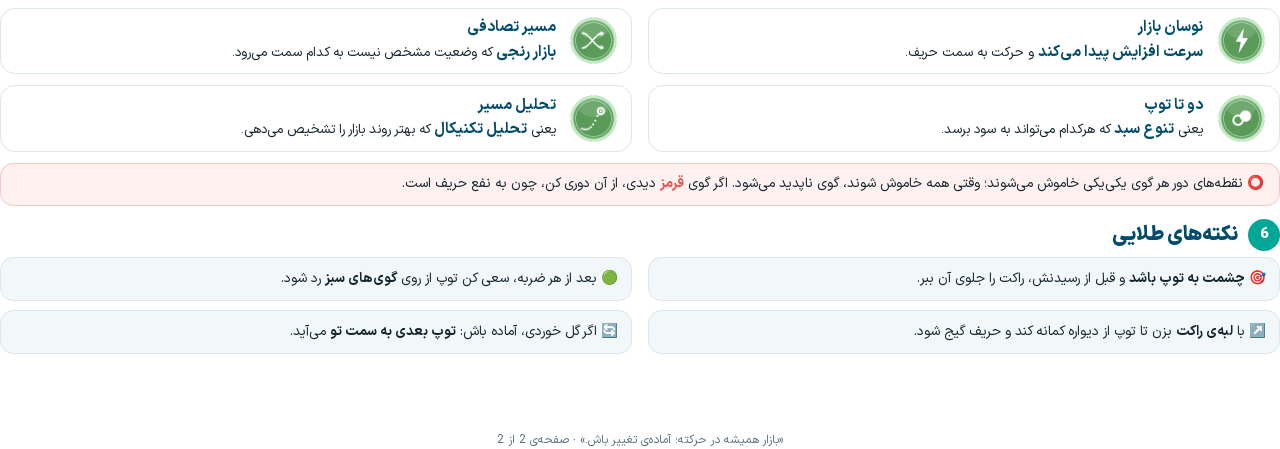
==== commit 55dedb17: "add icons and logo" ====
--- a/hocky/docs/guide/guide_fa.html
+++ b/hocky/docs/guide/guide_fa.html
@@ -192,7 +192,7 @@
       <div class="orb"><img src="img/icons/double_ball.png"><div><b>دو تا توپ</b><br>یعنی <b>تنوع سبد</b> که هرکدام می‌تواند به سود برسد.</div></div>
       <div class="orb"><img src="img/icons/trajectory_reveal.png"><div><b>تحلیل مسیر</b><br>یعنی <b>تحلیل تکنیکال</b> که بهتر روند بازار را تشخیص می‌دهی.</div></div>
     </div>
-    <div class="note warn" style="margin-top:3mm">⭕ حلقه‌ی دور هر گوی کم‌کم کوتاه می‌شود؛ وقتی تمام شود، گوی ناپدید می‌شود. اگر گوی <b style="color:var(--coral)">قرمز</b> دیدی، از آن دوری کن، چون به نفع حریف است.</div>
+    <div class="note warn" style="margin-top:3mm">⭕ نقطه‌های دور هر گوی یکی‌یکی خاموش می‌شوند؛ وقتی همه خاموش شوند، گوی ناپدید می‌شود. اگر گوی <b style="color:var(--coral)">قرمز</b> دیدی، از آن دوری کن، چون به نفع حریف است.</div>
   </div>
 
   <div>
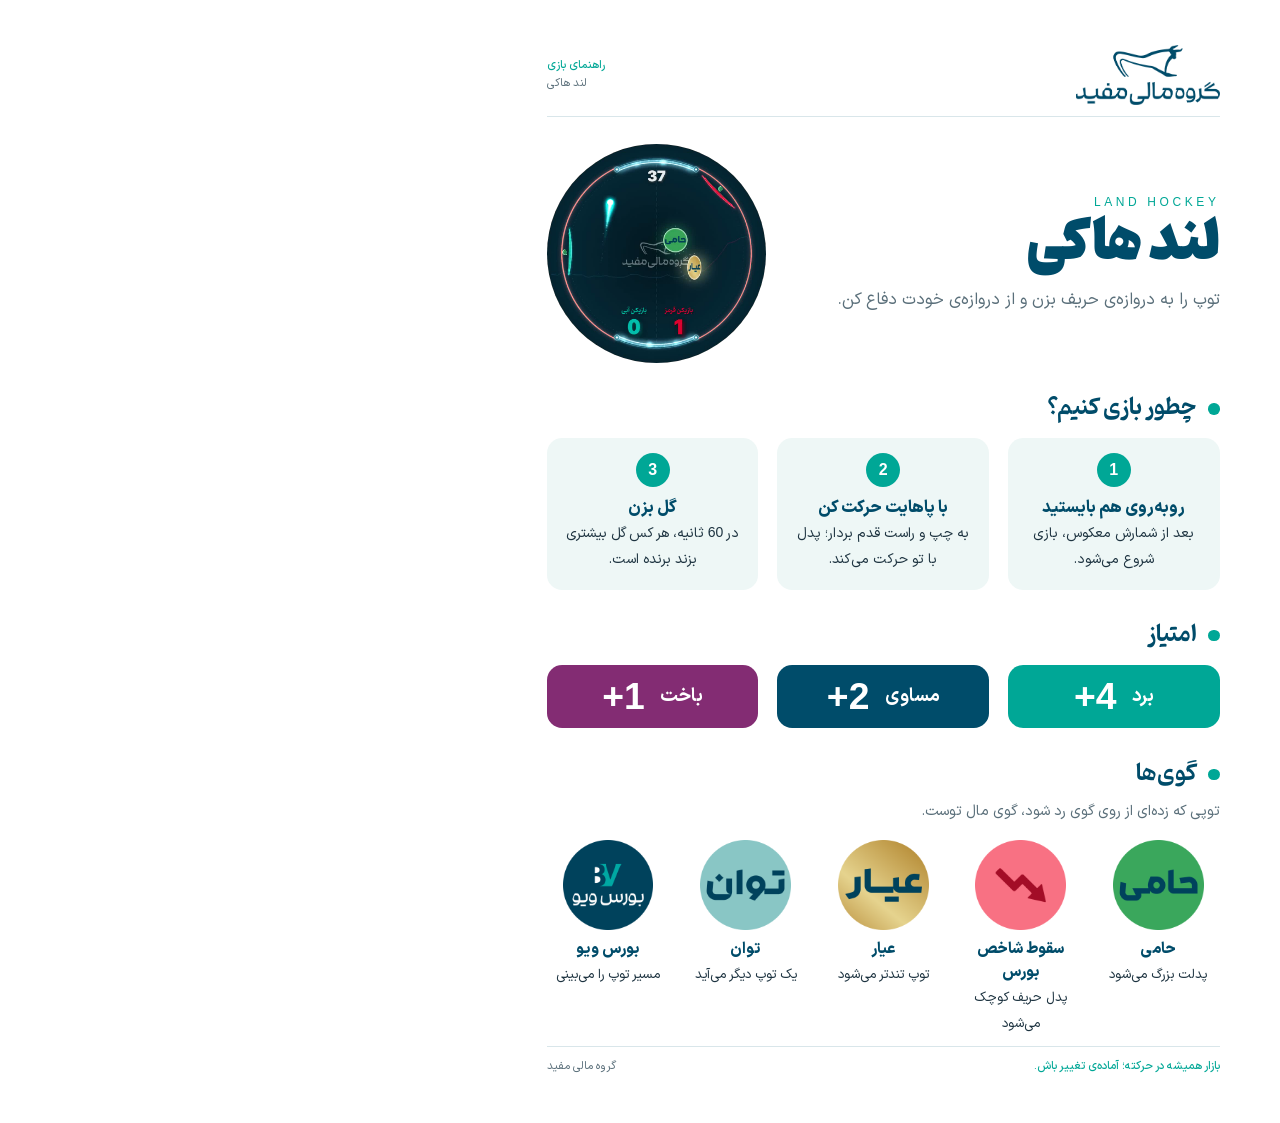
==== commit ecc83361: "Release 1.0.9: the game is now «لند هاکی» / Land Hockey, one-page player guide - Rename everywhere: " ====
--- a/hocky/docs/guide/guide_fa.html
+++ b/hocky/docs/guide/guide_fa.html
@@ -2,211 +2,121 @@
 <html lang="fa" dir="rtl">
 <head>
 <meta charset="utf-8">
-<title>هاکی بازار — راهنمای بازیکن</title>
+<title>راهنمای لند هاکی</title>
 <style>
-  @font-face { font-family: "IRX"; src: url("../../assets/fonts/IRANSansX-Regular.ttf"); font-weight: 400; }
-  @font-face { font-family: "IRX"; src: url("../../assets/fonts/IRANSansX-Bold.ttf"); font-weight: 700; }
-  @font-face { font-family: "IRX"; src: url("../../assets/fonts/IRANSansX-Black.ttf"); font-weight: 900; }
-  :root { --tq: #00A796; --db: #004C6A; --pu: #832C73; --coral: #E5544F; --good: #1E9E4A; --ink: #13252E;
-          --muted: #5C7480; --line: #DCE7EB; --soft: #F2F8FA; }
-  @page { size: A4; margin: 12mm 13mm 12mm 13mm; }
-  * { box-sizing: border-box; }
-  html { -webkit-print-color-adjust: exact; print-color-adjust: exact; }
-  body { font-family: "IRX", sans-serif; color: var(--ink); font-size: 10.6pt; line-height: 1.7; margin: 0; }
-  .page { height: 271mm; display: flex; flex-direction: column; gap: 3mm; break-after: page; overflow: hidden; }
-  .page:last-child { break-after: auto; }
-  .hero { border-radius: 5mm; padding: 3.5mm 7mm; color: #fff; display: flex; align-items: center; justify-content: space-between;
-          background: linear-gradient(120deg, #04384D, #00A796); }
-  .hero h1 { margin: 0; font-size: 26pt; font-weight: 900; line-height: 1.3; }
-  .hero .sub { font-size: 12pt; opacity: .92; }
-  .hero .en { direction: ltr; font-size: 10pt; letter-spacing: 1.6mm; opacity: .8; }
-  h2 { margin: 0 0 1.5mm; font-size: 15pt; font-weight: 900; color: var(--db); display: flex; align-items: center; gap: 2.5mm; }
-  h2 .n { width: 8.5mm; height: 8.5mm; border-radius: 50%; background: var(--tq); color: #fff; font-size: 11pt;
-          display: inline-flex; align-items: center; justify-content: center; }
-  p { margin: 0 0 1.5mm; }
-  .box { border: 1px solid var(--line); border-radius: 4.5mm; padding: 3.5mm 5mm; background: #fff; }
-  .soft { background: var(--soft); }
-  .row { display: grid; grid-template-columns: 1fr 1fr; gap: 4mm; }
-  .goal-list { display: grid; grid-template-columns: repeat(3, 1fr); gap: 3mm; margin-top: 2mm; }
-  .chip { border-radius: 3.5mm; padding: 2.5mm 3mm; background: #fff; border: 1px solid var(--line); text-align: center; font-size: 10pt; line-height: 1.5; }
-  .chip b { display: block; font-size: 17pt; font-weight: 900; color: var(--tq); }
-  .player { border-radius: 4.5mm; padding: 4mm 5mm; color: #fff; }
-  .player.p1 { background: linear-gradient(135deg, #00A796, #036B5B); }
-  .player.p2 { background: linear-gradient(135deg, #9A3887, #5A1B4F); }
-  .player h3 { margin: 0; font-size: 13pt; }
-  .keys { direction: ltr; text-align: center; margin: 2.5mm 0 1.5mm; }
-  kbd { display: inline-flex; align-items: center; justify-content: center; min-width: 12mm; height: 12mm; padding: 0 2mm;
-        border-radius: 2.5mm; background: linear-gradient(#fff, #E6EEF2); border: 1px solid #B9CBD3; box-shadow: 0 1.3mm 0 #9FB3BC;
-        font-family: "IRX"; font-weight: 900; font-size: 17pt; color: var(--ink); margin: 0 1.5mm; }
-  .player ul { margin: 0; padding-right: 5mm; font-size: 10.3pt; line-height: 1.65; }
-  .note { border-radius: 3.5mm; padding: 2.5mm 4mm; font-size: 10.3pt; line-height: 1.65; }
-  .note.tq { background: #E6F7F4; border: 1px solid #ABE2D9; }
-  .note.warn { background: #FFF1F0; border: 1px solid #F5C4C1; }
-  .orbs { display: grid; grid-template-columns: 1fr 1fr; gap: 3mm 4mm; }
-  .orb { display: flex; gap: 3.5mm; align-items: center; border: 1px solid var(--line); border-radius: 4mm; padding: 2mm 3.5mm; background: #fff; }
-  .orb img { width: 13mm; height: 13mm; border-radius: 50%; flex: 0 0 auto; }
-  .orb b { font-size: 11.5pt; color: var(--db); }
-  .orb div { font-size: 10pt; line-height: 1.6; }
-  .tips { display: grid; grid-template-columns: 1fr 1fr; gap: 2.5mm 4mm; font-size: 10.3pt; line-height: 1.65; }
-  .tips div { background: var(--soft); border-radius: 3.5mm; padding: 2.5mm 3.5mm; border: 1px solid var(--line); }
-  .dot { display: inline-block; width: 3.4mm; height: 3.4mm; border-radius: 50%; vertical-align: middle; margin: 0 0.5mm; }
-  .start { display: flex; align-items: center; justify-content: center; gap: 4mm; border-radius: 4.5mm; padding: 3mm 5mm;
-           background: #FFF8E6; border: 1.5px solid #F2C45A; font-size: 13.5pt; font-weight: 900; color: #6B4A00; }
-  .start kbd.space { min-width: 34mm; font-size: 14pt; }
-  .journey { display: grid; grid-template-columns: repeat(5, 1fr); gap: 2mm; margin-top: 2mm; }
-  .journey div { background: #fff; border: 1px solid var(--line); border-radius: 3mm; padding: 1.8mm 2mm; text-align: center; font-size: 8.8pt; line-height: 1.5; }
-  .journey i { display: block; font-style: normal; font-weight: 900; color: var(--tq); font-size: 13pt; line-height: 1.2; }
-  .journey b { display: block; color: var(--db); font-size: 9.6pt; }
-  .foot { margin-top: auto; text-align: center; color: var(--muted); font-size: 9pt; line-height: 1.4; }
+@font-face { font-family: "IRANSansX"; src: url("../../assets/fonts/IRANSansX-Regular.ttf"); font-weight: 400; }
+@font-face { font-family: "IRANSansX"; src: url("../../assets/fonts/IRANSansX-Medium.ttf"); font-weight: 500; }
+@font-face { font-family: "IRANSansX"; src: url("../../assets/fonts/IRANSansX-Bold.ttf"); font-weight: 700; }
+@font-face { font-family: "IRANSansX"; src: url("../../assets/fonts/IRANSansX-ExtraBold.ttf"); font-weight: 800; }
+@font-face { font-family: "Pinar"; src: url("../../assets/fonts/Pinar-Bold.ttf"); font-weight: 700; }
+@font-face { font-family: "Pinar"; src: url("../../assets/fonts/Pinar-Black.ttf"); font-weight: 900; }
+
+:root {
+  --turquoise: #00a796;
+  --dark-blue: #004c6a;
+  --purple: #832c73;
+  --red: #e2002f;
+  --ink: #1d3340;
+  --muted: #5a6f7a;
+  --line: #d9e6ea;
+  --tint: #eef7f6;
+}
+@page { size: A4; margin: 0; }
+* { box-sizing: border-box; }
+html, body { margin: 0; background: #fff; }
+body { font-family: "IRANSansX", sans-serif; color: var(--ink); font-size: 11pt; line-height: 1.8; }
+.page { width: 210mm; height: 297mm; padding: 12mm 16mm; position: relative; overflow: hidden; display: flex; flex-direction: column; }
+
+.top { display: flex; align-items: center; justify-content: space-between; border-bottom: 1.2pt solid var(--line); padding-bottom: 3mm; }
+.logo { width: 38mm; display: block; }
+.label { text-align: left; font-size: 8.5pt; line-height: 1.6; color: var(--muted); }
+.label b { color: var(--turquoise); font-weight: 500; display: block; }
+
+h1, h2 { font-family: "Pinar", "IRANSansX", sans-serif; margin: 0; color: var(--dark-blue); }
+h1 { font-weight: 900; font-size: 40pt; line-height: 1.2; }
+.en { font-family: "Helvetica Neue", Helvetica, Arial, sans-serif; letter-spacing: .3em; font-size: 9pt; color: var(--turquoise); font-weight: 500; direction: ltr; text-align: right; }
+h2 { font-weight: 700; font-size: 17pt; line-height: 1.4; margin: 0 0 3.5mm; display: flex; align-items: center; gap: 3mm; }
+h2::before { content: ""; width: 3mm; height: 3mm; border-radius: 50%; background: var(--turquoise); flex: none; }
+.num { font-family: "Helvetica Neue", Helvetica, Arial, sans-serif; }
+section.block { margin-top: 8mm; }
+
+.hero { display: grid; grid-template-columns: 1fr 58mm; gap: 10mm; align-items: center; margin-top: 7mm; }
+.lead { font-size: 12.5pt; line-height: 1.8; margin: 2mm 0 0; color: var(--muted); }
+.shot { width: 58mm; height: 58mm; border-radius: 50%; overflow: hidden; background: #062431; }
+.shot img { width: 100%; height: 100%; object-fit: cover; display: block; }
+
+.steps { display: grid; grid-template-columns: repeat(3, 1fr); gap: 5mm; }
+.step { background: var(--tint); border-radius: 4mm; padding: 4mm 4mm 4.5mm; text-align: center; }
+.step .n { width: 9mm; height: 9mm; border-radius: 50%; background: var(--turquoise); color: #fff; margin: 0 auto 2mm;
+           font: 700 12pt/9mm "Helvetica Neue", Helvetica, sans-serif; }
+.step b { display: block; color: var(--dark-blue); font-size: 12.5pt; font-weight: 800; line-height: 1.5; }
+.step span { font-size: 10.5pt; line-height: 1.7; }
+
+.points { display: grid; grid-template-columns: repeat(3, 1fr); gap: 5mm; }
+.pt { border-radius: 4mm; padding: 3.5mm 3mm; text-align: center; color: #fff; display: flex; align-items: center; justify-content: center; gap: 4mm; }
+.pt .v { font: 800 28pt/1 "Helvetica Neue", Helvetica, sans-serif; direction: ltr; }
+.pt .k { font-weight: 700; font-size: 14pt; }
+.win { background: var(--turquoise); }
+.draw { background: var(--dark-blue); }
+.lose { background: var(--purple); }
+
+.sub { margin: -1.5mm 0 4mm; color: var(--muted); }
+.orbs { display: grid; grid-template-columns: repeat(5, 1fr); gap: 4mm; text-align: center; }
+.orb img { width: 24mm; height: 24mm; display: block; margin: 0 auto 2mm; }
+.orb b { display: block; color: var(--dark-blue); font-size: 11.5pt; font-weight: 800; line-height: 1.5; }
+.orb span { font-size: 10pt; line-height: 1.5; color: var(--ink); }
+
+.foot { margin-top: auto; display: flex; justify-content: space-between; font-size: 8.6pt; color: var(--muted); border-top: 1pt solid var(--line); padding-top: 2.5mm; }
+.foot .slogan { color: var(--turquoise); font-weight: 500; }
 </style>
 </head>
 <body>
+<div class="page">
+  <div class="top">
+    <img class="logo" src="img/logo_blue.png" alt="گروه مالی مفید">
+    <div class="label"><b>راهنمای بازی</b>لند هاکی</div>
+  </div>
 
-<!-- ============================== PAGE 1 ============================== -->
-<div class="page">
   <div class="hero">
     <div>
-      <h1>هاکی بازار</h1>
-      <div class="sub">راهنمای بازیکن: در یک دقیقه یاد بگیر!</div>
+      <div class="en">LAND HOCKEY</div>
+      <h1>لند هاکی</h1>
+      <p class="lead">توپ را به دروازه‌ی حریف بزن و از دروازه‌ی خودت دفاع کن.</p>
     </div>
-    <div class="en">MARKET HOCKEY</div>
+    <div class="shot"><img src="img/play.jpg" alt="تصویری از بازی"></div>
   </div>
 
-  <div class="start">▶ برای شروع، دکمه‌ی <kbd class="space">Space</kbd> را کلیک کنید</div>
+  <section class="block">
+    <h2>چطور بازی کنیم؟</h2>
+    <div class="steps">
+      <div class="step"><div class="n">1</div><b>روبه‌روی هم بایستید</b><span>بعد از شمارش معکوس، بازی شروع می‌شود.</span></div>
+      <div class="step"><div class="n">2</div><b>با پاهایت حرکت کن</b><span>به چپ و راست قدم بردار؛ پدل با تو حرکت می‌کند.</span></div>
+      <div class="step"><div class="n">3</div><b>گل بزن</b><span>در <span class="num">60</span> ثانیه، هر کس گل بیشتری بزند برنده است.</span></div>
+    </div>
+  </section>
 
-  <div class="box soft">
-    <h2><span class="n">1</span>هدف و مسیر بازی</h2>
-    <p>دو نفر روبه‌روی هم بازی می‌کنند و هر کدام یک <b>راکت</b> (سپر نیم‌دایره) دارد.
-      توپ نورانی را برگردان و آن را از <b style="color:var(--coral)">قوس قرمز حریف</b> رد کن. هر گل یک امتیاز است.</p>
-    <div class="journey">
-      <div><i>1</i><b>ثبت‌نام</b>ثبت‌نام در بازی؛ دو نفره</div>
-      <div><i>2</i><b>شمارش معکوس</b>بازی با شمارش معکوس شروع می‌شود</div>
-      <div><i>3</i><b>60 ثانیه بازی</b>یا تا وقتی کسی به 7 گل برسد</div>
-      <div><i>4</i><b>اگر مساوی شد</b>توپ ادامه پیدا می‌کند تا یک نفر گل بزند</div>
-      <div><i>5</i><b>پایان معاملات!</b>برنده و بازنده مشخص می‌شوند</div>
+  <section class="block">
+    <h2>امتیاز</h2>
+    <div class="points">
+      <div class="pt win"><span class="k">برد</span><span class="v">+4</span></div>
+      <div class="pt draw"><span class="k">مساوی</span><span class="v">+2</span></div>
+      <div class="pt lose"><span class="k">باخت</span><span class="v">+1</span></div>
     </div>
-  </div>
+  </section>
 
-  <div class="row" style="align-items:center">
-    <svg viewBox="0 0 330 330" style="width:100%; max-height:64mm; height:auto" font-family="IRX">
-      <defs>
-        <radialGradient id="bg" cx="50%" cy="50%" r="50%"><stop offset="0" stop-color="#05202C"/><stop offset="1" stop-color="#0A3446"/></radialGradient>
-        <linearGradient id="trail" x1="0" y1="0" x2="1" y2="0"><stop offset="0" stop-color="#00A796" stop-opacity="0"/><stop offset="1" stop-color="#2EF2D9"/></linearGradient>
-      </defs>
-      <circle cx="165" cy="165" r="150" fill="url(#bg)"/>
-      <line x1="165" y1="30" x2="165" y2="300" stroke="#1F7A99" stroke-width="1.5" stroke-dasharray="6 5" opacity=".7"/>
-      <!-- goals: left (P1) and right (P2) -->
-      <path d="M 101 29.2 A 150 150 0 0 0 101 300.8" fill="none" stroke="#F3716D" stroke-width="6"/>
-      <path d="M 229 300.8 A 150 150 0 0 0 229 29.2" fill="none" stroke="#F3716D" stroke-width="6"/>
-      <!-- walls -->
-      <path d="M 229 29.2 A 150 150 0 0 0 101 29.2" fill="none" stroke="#A8F0FF" stroke-width="11" stroke-linecap="round"/>
-      <path d="M 101 300.8 A 150 150 0 0 0 229 300.8" fill="none" stroke="#A8F0FF" stroke-width="11" stroke-linecap="round"/>
-      <!-- paddles -->
-      <path d="M 33 137 A 28 28 0 0 1 33 193 Z" fill="#05574D" stroke="#2EF2D9" stroke-width="3"/>
-      <path d="M 297 193 A 28 28 0 0 1 297 137 Z" fill="#4A1840" stroke="#E06BCB" stroke-width="3"/>
-      <!-- orbs -->
-      <g fill="#0A2733" stroke="#39E46F" stroke-width="2.5">
-        <circle cx="165" cy="125" r="11"/><circle cx="203" cy="152" r="11"/><circle cx="189" cy="197" r="11"/>
-        <circle cx="141" cy="197" r="11"/><circle cx="127" cy="152" r="11"/>
-      </g>
-      <path d="M 90 205 L 143 178" stroke="url(#trail)" stroke-width="9" stroke-linecap="round"/>
-      <circle cx="147" cy="176" r="7" fill="#fff" stroke="#2EF2D9" stroke-width="3"/>
-      <text x="165" y="70" text-anchor="middle" font-size="24" font-weight="900" fill="#fff">60</text>
-      <text x="132" y="278" text-anchor="middle" font-size="26" font-weight="900" fill="#2EF2D9">3</text>
-      <text x="198" y="278" text-anchor="middle" font-size="26" font-weight="900" fill="#E06BCB">5</text>
-    </svg>
-    <div style="font-size:10.4pt; line-height:1.75">
-      <p><span class="dot" style="background:#F3716D"></span><b>قوس قرمز:</b> دروازه است. اگر توپ از قوس سمت تو بیرون برود، حریف امتیاز می‌گیرد.</p>
-      <p><span class="dot" style="background:#A8F0FF; border:1px solid #7FB9C8"></span><b>دیواره‌های نورانی بالا و پایین:</b> توپ به آن‌ها می‌خورد و برمی‌گردد. <b>امتیاز ندارند.</b></p>
-      <p><span class="dot" style="background:#00A796"></span><b>راکت فیروزه‌ای (چپ):</b> بازیکن 1<br>
-         <span class="dot" style="background:#832C73"></span><b>راکت بنفش (راست):</b> بازیکن 2</p>
-      <p><span class="dot" style="background:#39E46F"></span><b>دایره‌های وسط زمین:</b> گوی‌های جایزه (صفحه‌ی بعد را ببین).</p>
-      <p><b>بالای زمین:</b> زمان باقی‌مانده. <b>پایین زمین:</b> امتیازها (فیروزه‌ای چپ، بنفش راست).</p>
+  <section class="block">
+    <h2>گوی‌ها</h2>
+    <p class="sub">توپی که زده‌ای از روی گوی رد شود، گوی مال توست.</p>
+    <div class="orbs">
+      <div class="orb"><img src="../../assets/orbs/expand.png" alt=""><b>حامی</b><span>پدلت بزرگ می‌شود</span></div>
+      <div class="orb"><img src="../../assets/orbs/shrink.png" alt=""><b>سقوط شاخص بورس</b><span>پدل حریف کوچک می‌شود</span></div>
+      <div class="orb"><img src="../../assets/orbs/speed_up.png" alt=""><b>عیار</b><span>توپ تندتر می‌شود</span></div>
+      <div class="orb"><img src="../../assets/orbs/double_ball.png" alt=""><b>توان</b><span>یک توپ دیگر می‌آید</span></div>
+      <div class="orb"><img src="../../assets/orbs/trajectory_reveal.png" alt=""><b>بورس ویو</b><span>مسیر توپ را می‌بینی</span></div>
     </div>
-  </div>
+  </section>
 
-  <div>
-    <h2><span class="n">2</span>چطور حرکت کنم؟</h2>
-    <div class="row">
-      <div class="player p2">
-        <h3>بازیکن 2 · بنفش · سمت راست</h3>
-        <div class="keys"><kbd>←</kbd><kbd>→</kbd></div>
-        <ul><li><b>←</b>: راکت به چپِ تو می‌رود</li><li><b>→</b>: راکت به راستِ تو می‌رود</li></ul>
-      </div>
-      <div class="player p1">
-        <h3>بازیکن 1 · فیروزه‌ای · سمت چپ</h3>
-        <div class="keys"><kbd>A</kbd><kbd>D</kbd></div>
-        <ul><li><b>A</b>: راکت به چپِ تو می‌رود</li><li><b>D</b>: راکت به راستِ تو می‌رود</li></ul>
-      </div>
-    </div>
-    <div class="note tq" style="margin-top:3mm">
-      👣 <b>روی زمین نمایشگاه:</b> پشت قوس قرمز خودت بایست و رو به وسط زمین باش. هر وقت <b>به چپ یا راست قدم برداری</b>،
-      راکتت هم همراهت روی لبه‌ی زمین جابه‌جا می‌شود. چپ و راست همیشه <b>از دید خود تو</b> است.
-    </div>
-  </div>
-
-  <div class="foot">هاکی بازار · کارگزاری مفید · صفحه‌ی 1 از 2</div>
+  <div class="foot"><span class="slogan">بازار همیشه در حرکته؛ آماده‌ی تغییر باش.</span><span>گروه مالی مفید</span></div>
 </div>
-
-<!-- ============================== PAGE 2 ============================== -->
-<div class="page">
-  <div class="row" style="align-items:stretch">
-    <div class="box">
-      <h2><span class="n">3</span>چطور ضربه بزنم؟</h2>
-      <svg viewBox="0 0 330 150" style="width:100%; height:auto; direction:ltr" font-family="IRX">
-        <path d="M 50 25 A 50 50 0 0 1 50 125 Z" fill="#05574D" stroke="#2EF2D9" stroke-width="4"/>
-        <g stroke-width="4" fill="none" stroke-linecap="round">
-          <path d="M 86 40 L 170 10" stroke="#E5544F"/><path d="M 101 75 L 205 75" stroke="#00A796"/><path d="M 86 110 L 170 140" stroke="#832C73"/>
-        </g>
-        <g fill="#13252E"><polygon points="170,10 157,10 162,22"/><polygon points="205,75 194,69 194,81"/><polygon points="170,140 162,128 157,140"/></g>
-        <g font-size="13" font-weight="700" fill="#13252E">
-          <text x="176" y="18">لبه‌ی چپ: به چپ</text>
-          <text x="211" y="80">وسط: مستقیم</text>
-          <text x="176" y="146">لبه‌ی راست: به راست</text>
-        </g>
-      </svg>
-      <p style="font-size:10.3pt; line-height:1.65">توپ را با <b>وسط</b> راکت بزن تا مستقیم برود؛ با <b>لبه‌ها</b> بزن تا کج برود و حریف را غافلگیر کند.</p>
-      <p style="font-size:10.3pt; line-height:1.65">⚡ <b>ضربه‌ی ویژه:</b> اگر درست لحظه‌ی برخورد سریع حرکت کنی، توپ طلایی و تندتر می‌شود و پیام «واکنش به‌موقع!» نمایش داده می‌شود.</p>
-    </div>
-    <div class="box">
-      <h2><span class="n">4</span>رنگ دنباله‌ی توپ</h2>
-      <p style="font-size:10.3pt; line-height:1.7">پشت توپ یک دنباله‌ی نورانی است. رنگش نشان می‌دهد <b>آخرین بار چه کسی به توپ زده</b>:</p>
-      <p style="font-size:10.3pt; line-height:1.9">
-        <span class="dot" style="background:#2EF2D9"></span><b>فیروزه‌ای:</b> بازیکن 1 زده<br>
-        <span class="dot" style="background:#E06BCB"></span><b>بنفش:</b> بازیکن 2 زده<br>
-        <span class="dot" style="background:#EEF6F8; border:1px solid #9DB3BC"></span><b>سفید:</b> هنوز کسی نزده</p>
-      <div class="note tq">گوی‌های وسط زمین به کسی می‌رسند که <b>رنگ توپ مال اوست</b>. توپ سفید هیچ گویی نمی‌گیرد.</div>
-      <p style="font-size:9.8pt; line-height:1.65; margin-top:2mm">👀 وقتی توپ به سمتت می‌آید، یک خط نقطه‌چینِ کم‌رنگ نشان می‌دهد تقریباً کجا می‌رسد.</p>
-    </div>
-  </div>
-
-  <div>
-    <h2><span class="n">5</span>دایره‌های وسط زمین: هر کدام یک مفهوم بازار سرمایه</h2>
-    <p style="font-size:10.4pt">در روند بازی تعدادی دایره برای هیجانی شدن ظاهر می‌شود. بعد از ضربه‌ی تو، اگر توپ از روی یک دایره رد شود،
-      <b>جایزه‌اش مال تو</b> می‌شود. رنگ <b style="color:var(--good)">سبز</b> یعنی به نفع خودت.</p>
-    <div class="orbs">
-      <div class="orb"><img src="img/icons/expand.png"><div><b>راکت بزرگ</b><br><b>افزایش سرمایه</b> و گرفتن راحت‌تر می‌شود.</div></div>
-      <div class="orb"><img src="img/icons/shrink.png"><div><b>راکت کوچک</b><br><b>کاهش نقدینگی</b> و دفاع سخت‌تر می‌شود.</div></div>
-      <div class="orb"><img src="img/icons/speed_up.png"><div><b>نوسان بازار</b><br><b>سرعت افزایش پیدا می‌کند</b> و حرکت به سمت حریف.</div></div>
-      <div class="orb"><img src="img/icons/chaos.png"><div><b>مسیر تصادفی</b><br><b>بازار رنجی</b> که وضعیت مشخص نیست به کدام سمت می‌رود.</div></div>
-      <div class="orb"><img src="img/icons/double_ball.png"><div><b>دو تا توپ</b><br>یعنی <b>تنوع سبد</b> که هرکدام می‌تواند به سود برسد.</div></div>
-      <div class="orb"><img src="img/icons/trajectory_reveal.png"><div><b>تحلیل مسیر</b><br>یعنی <b>تحلیل تکنیکال</b> که بهتر روند بازار را تشخیص می‌دهی.</div></div>
-    </div>
-    <div class="note warn" style="margin-top:3mm">⭕ نقطه‌های دور هر گوی یکی‌یکی خاموش می‌شوند؛ وقتی همه خاموش شوند، گوی ناپدید می‌شود. اگر گوی <b style="color:var(--coral)">قرمز</b> دیدی، از آن دوری کن، چون به نفع حریف است.</div>
-  </div>
-
-  <div>
-    <h2><span class="n">6</span>نکته‌های طلایی</h2>
-    <div class="tips">
-      <div>🎯 <b>چشمت به توپ باشد</b> و قبل از رسیدنش، راکت را جلوی آن ببر.</div>
-      <div>🟢 بعد از هر ضربه، سعی کن توپ از روی <b>گوی‌های سبز</b> رد شود.</div>
-      <div>↗️ با <b>لبه‌ی راکت</b> بزن تا توپ از دیواره کمانه کند و حریف گیج شود.</div>
-      <div>🔄 اگر گل خوردی، آماده باش: <b>توپ بعدی به سمت تو</b> می‌آید.</div>
-    </div>
-  </div>
-
-  <div class="foot">«بازار همیشه در حرکته؛ آماده‌ی تغییر باش.» · صفحه‌ی 2 از 2</div>
-</div>
-
 </body>
 </html>
